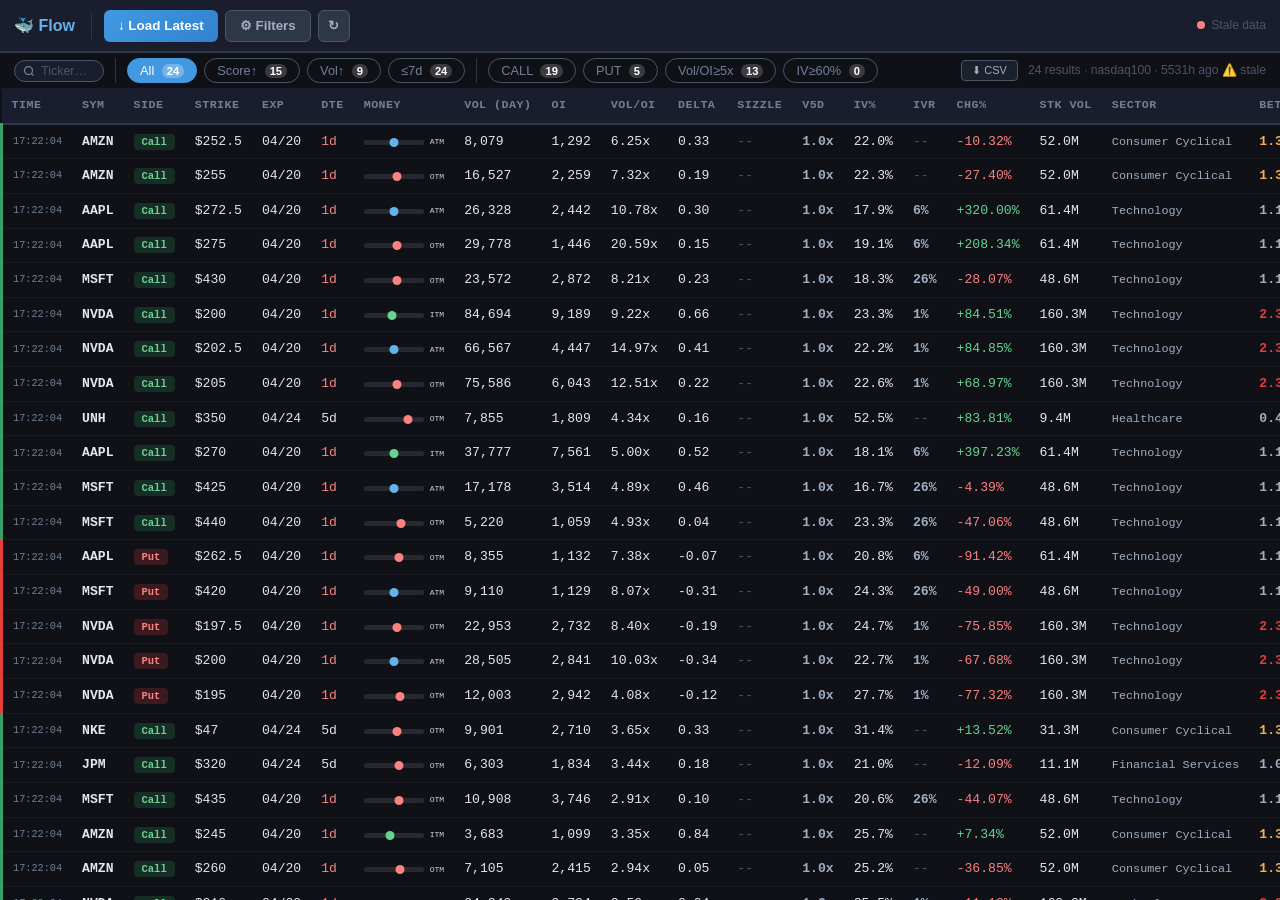
==== index.html @ 6fd032b9 "Deploying to gh-pages from @ xrichini/option-finder@cc7f87695ac8d622b34a0642bea1c591923d4860 🚀" ====
<!DOCTYPE html>
<html lang="en">
<head>
    <meta charset="UTF-8">
    <meta name="viewport" content="width=device-width, initial-scale=1.0">
    <title>🐳 Options Flow Screener</title>
    <style>
        * { margin: 0; padding: 0; box-sizing: border-box; }

        body {
            font-family: -apple-system, BlinkMacSystemFont, 'Segoe UI', Roboto, sans-serif;
            background: #0f1117;
            color: #e2e8f0;
            line-height: 1.5;
            display: flex;
            flex-direction: column;
            height: 100vh;
            overflow: hidden;
        }

        /* ====== TOPBAR ====== */
        .topbar {
            flex-shrink: 0;
            height: 52px;
            background: #1a1d2e;
            border-bottom: 1px solid #2d3748;
            display: flex;
            align-items: center;
            gap: 8px;
            padding: 0 14px;
            z-index: 200;
        }
        .tb-brand {
            font-weight: 700;
            font-size: 1rem;
            color: #63b3ed;
            white-space: nowrap;
            margin-right: 4px;
        }
        .tb-sep { width: 1px; height: 26px; background: #2d3748; flex-shrink: 0; margin: 0 4px; }
        .tb-controls { display: flex; align-items: center; gap: 7px; flex: 1; }
        .tb-select {
            height: 32px;
            padding: 0 10px;
            background: #2d3748;
            border: 1px solid #4a5568;
            border-radius: 6px;
            color: #e2e8f0;
            font-size: 0.84rem;
            cursor: pointer;
            transition: border-color .15s;
        }
        .tb-select:focus { outline: none; border-color: #63b3ed; }
        .tb-btn {
            height: 32px;
            padding: 0 14px;
            border: none;
            border-radius: 6px;
            font-weight: 600;
            font-size: 0.84rem;
            cursor: pointer;
            transition: all 0.15s;
            white-space: nowrap;
        }
        .tb-btn-scan { background: linear-gradient(135deg,#4299e1,#3182ce); color:#fff; }
        .tb-btn-scan:hover:not(:disabled) { filter:brightness(1.12); transform:translateY(-1px); }
        .tb-btn-scan:disabled { opacity:.5; cursor:not-allowed; transform:none; }
        .tb-btn-filter { background:#2d3748; color:#a0aec0; border:1px solid #4a5568; }
        .tb-btn-filter:hover, .tb-btn-filter.active { color:#fff; border-color:#63b3ed; }
        .tb-btn-refresh { background:#2d3748; color:#a0aec0; border:1px solid #4a5568; width:32px; padding:0; }
        .tb-btn-refresh:hover { color:#fff; border-color:#63b3ed; }
        .tb-btn-refresh.spinning { animation: spin .6s linear infinite; color:#63b3ed; }
        .tb-status {
            display: flex; align-items: center; gap: 6px;
            font-size: 0.76rem; color: #4a5568; margin-left: auto; white-space: nowrap;
        }
        .status-dot { width:8px; height:8px; border-radius:50%; background:#4a5568; transition:background .3s; }
        .status-idle     { background:#68d391; }
        .status-scanning { background:#f6ad55; animation:pulse 1s infinite; }
        .status-error    { background:#fc8181; }
        .status-live     { background:#68d391; animation:pulse-live .9s ease-in-out infinite; }
        @keyframes pulse      { 0%,100%{opacity:1} 50%{opacity:.4} }
        @keyframes pulse-live { 0%,100%{opacity:1;transform:scale(1)} 50%{opacity:.55;transform:scale(.7)} }
        /* ── LIVE toggle button ── */
        .tb-btn-live {
            background: #2d3748; color: #718096;
            border: 1px solid #4a5568;
            display: flex; align-items: center; gap: 5px;
        }
        .tb-btn-live .live-btn-dot {
            width: 6px; height: 6px; border-radius: 50%;
            background: #4a5568; flex-shrink: 0;
            transition: background .2s;
        }
        .tb-btn-live.active { color: #fc8181; border-color: rgba(252,129,129,.5); background: rgba(252,129,129,.1); }
        .tb-btn-live.active .live-btn-dot { background: #fc8181; animation: pulse-live .9s ease-in-out infinite; }

        /* ====== FILTER PANEL ====== */
        .filter-panel {
            flex-shrink: 0;
            background: #141621;
            border-bottom: 1px solid #2d3748;
            overflow: hidden;
            max-height: 200px;
            transition: max-height .25s ease, padding .25s ease;
            padding: 9px 14px;
        }
        .filter-panel.collapsed { max-height: 0; padding: 0 14px; }
        .fp-row { display:flex; align-items:center; gap:14px; flex-wrap:wrap; }
        .fp-row + .fp-row { margin-top:7px; }
        .fp-row label { display:flex; flex-direction:column; gap:3px; font-size:.74rem; color:#718096; white-space:nowrap; }
        .fp-row input[type="number"],
        .fp-row input[type="text"] {
            height: 28px; padding: 0 7px;
            background: #2d3748; border: 1px solid #4a5568;
            border-radius: 5px; color: #e2e8f0; font-size:.82rem;
        }
        .fp-row input:focus { outline:none; border-color:#63b3ed; }
        .fp-tickers { flex:1; min-width:220px; }
        .fp-tickers textarea {
            width:100%; height:28px; padding:4px 7px;
            background:#2d3748; border:1px solid #4a5568;
            border-radius:5px; color:#e2e8f0; font-size:.82rem; resize:none;
        }
        .fp-tickers textarea:focus { outline:none; border-color:#63b3ed; }

        /* ====== BADGES BAR ====== */
        .badges-bar {
            flex-shrink: 0;
            display: flex; align-items: center; justify-content: space-between;
            padding: 5px 14px;
            background: #0f1117;
            border-bottom: 1px solid #1a1d2e;
        }
        .badges-left { display:flex; gap:7px; align-items:center; flex-wrap:wrap; }
        .badges-right { font-size:.76rem; color:#4a5568; display:flex; align-items:center; gap:10px; }
        /* ── Live refresh indicator ── */
        #liveIndicator {
            display: none; align-items: center; gap: 5px;
            font-size: .75rem; font-weight: 600;
            color: #fc8181; letter-spacing: .04em;
        }
        .live-dot {
            width: 7px; height: 7px; background: #fc8181;
            border-radius: 50%;
            animation: live-pulse 1.2s ease-in-out infinite;
        }
        @keyframes live-pulse {
            0%, 100% { opacity:1; transform:scale(1); }
            50%       { opacity:.35; transform:scale(.65); }
        }
        .live-refreshed-at { font-size:.7rem; color:#718096; font-weight:400; }
        @keyframes live-flash {
            from { background: rgba(66,153,225,.22); }
            to   { background: transparent; }
        }
        .live-flash { animation: live-flash .7s ease-out; }
        /* ── Sparklines ── */
        .sparkline-svg {
            display: inline-block;
            vertical-align: middle;
            margin-left: 5px;
            opacity: .85;
        }
        .score-cell { display:inline-flex; align-items:center; gap:0; }
        .ticker-search {
            background: #1a1d2e;
            border: 1px solid #4a5568;
            border-radius: 16px;
            color: #e2e8f0;
            font-size: .78rem;
            padding: 3px 10px 3px 26px;
            width: 90px;
            outline: none;
            transition: border-color .15s, width .2s;
            background-image: url("data:image/svg+xml,%3Csvg xmlns='http://www.w3.org/2000/svg' width='12' height='12' viewBox='0 0 24 24' fill='none' stroke='%23718096' stroke-width='2.5'%3E%3Ccircle cx='11' cy='11' r='8'/%3E%3Cpath d='m21 21-4.35-4.35'/%3E%3C/svg%3E");
            background-repeat: no-repeat;
            background-position: 8px center;
        }
        .ticker-search:focus { border-color: #63b3ed; width: 120px; }
        .ticker-search::placeholder { color: #4a5568; }

        /* ====== FILTER BUTTONS ====== */
        .filter-btn {
            padding: 4px 12px;
            border: 1px solid #4a5568;
            background: transparent;
            color: #718096;
            border-radius: 16px;
            cursor: pointer;
            font-size: .8rem;
            transition: all .15s;
        }
        .filter-btn.active, .filter-btn:hover:not(:disabled) {
            background: #4299e1; color: #fff; border-color: #4299e1;
        }
        .filter-btn:disabled { opacity:.4; cursor:not-allowed; }
        .filter-btn-call.active, .filter-btn-call:hover:not(:disabled) { background:rgba(56,161,105,.35); border-color:#38a169; color:#68d391; }
        .filter-btn-put.active,  .filter-btn-put:hover:not(:disabled)  { background:rgba(229,62,62,.3);  border-color:#e53e3e; color:#fc8181; }
        .badges-sep { width:1px; background:#2d3748; margin:0 4px; align-self:stretch; display:inline-block; }
        .filter-badge {
            display:inline-block; margin-left:4px;
            background:rgba(255,255,255,.18); color:#fff;
            font-size:.7rem; padding:1px 5px; border-radius:8px; font-weight:700;
        }
        .filter-btn.active .filter-badge { background:rgba(255,255,255,.28); }

        /* ====== FLOW TABLE ====== */
        .flow-table-wrapper {
            flex: 1;
            overflow: auto;
            border-top: none;
        }
        .flow-table {
            width: 100%;
            border-collapse: collapse;
            font-size: .82rem;
            font-family: 'Courier New', monospace;
        }
        .flow-table thead {
            position: sticky; top: 0; z-index: 10; background: #1a1d2e;
        }
        .flow-table th {
            padding: 8px 10px; text-align:left;
            color:#718096; font-size:.73rem; text-transform:uppercase;
            letter-spacing:.04em; cursor:pointer; user-select:none;
            white-space:nowrap; border-bottom:2px solid #2d3748;
        }
        .flow-table th:hover { color:#e2e8f0; }
        .flow-table th.sort-asc::after  { content:' ▲'; font-size:.7em; color:#63b3ed; }
        .flow-table th.sort-desc::after { content:' ▼'; font-size:.7em; color:#63b3ed; }
        .flow-table td {
            padding: 6px 10px;
            border-bottom: 1px solid rgba(255,255,255,.04);
            white-space: nowrap;
        }
        .flow-table tbody tr:hover { background:rgba(255,255,255,.04); cursor:pointer; }
        .flow-table tbody tr.row-call { border-left:3px solid #38a169; }
        .flow-table tbody tr.row-put  { border-left:3px solid #e53e3e; }
        .badge-call { background:rgba(56,161,105,.2); color:#68d391; padding:2px 8px; border-radius:4px; font-weight:700; font-size:.8em; }
        .badge-put  { background:rgba(229,62,62,.2);  color:#fc8181; padding:2px 8px; border-radius:4px; font-weight:700; font-size:.8em; }
        .score-pill { display:inline-block; min-width:44px; text-align:center; padding:2px 7px; border-radius:20px; font-weight:700; font-size:.8em; }
        .score-high { background:#276749; color:#9ae6b4; }
        .score-med  { background:#744210; color:#fbd38d; }
        .score-low  { background:#742a2a; color:#feb2b2; }
        .sizzle-bar { display:inline-flex; align-items:center; gap:5px; }
        .sizzle-track { width:50px; height:6px; background:rgba(255,255,255,.1); border-radius:3px; overflow:hidden; }
        .sizzle-fill  { height:100%; border-radius:3px; }
        /* Score breakdown in modal */
        .sc-rows { display:flex; flex-direction:column; gap:9px; margin-top:4px; }
        .sc-row  { display:grid; grid-template-columns:72px 52px 1fr; align-items:center; gap:8px; }
        .sc-lbl  { font-size:.72rem; color:#a0aec0; white-space:nowrap; }
        .sc-val  { font-size:.75rem; font-weight:700; text-align:right; white-space:nowrap; font-family:'Courier New',monospace; }
        .sc-track{ height:7px; background:rgba(255,255,255,.07); border-radius:4px; overflow:hidden; }
        .sc-fill { height:100%; border-radius:4px; transition:width .4s ease; }
        .sc-pill { padding:2px 10px; border-radius:12px; font-weight:700; font-size:.82rem; }
        .sc-divider{ border:none; border-top:1px solid rgba(255,255,255,.07); margin:6px 0; }
        .loc-bar   { display:inline-flex; align-items:center; gap:3px; font-size:.75em; }
        .loc-track { width:60px; height:5px; background:rgba(255,255,255,.1); border-radius:2px; position:relative; }
        .loc-marker { position:absolute; top:-2px; width:9px; height:9px; border-radius:50%; transform:translateX(-50%); }
        .loc-itm { background:#68d391; } .loc-otm { background:#fc8181; } .loc-atm { background:#63b3ed; }
        .chg-pos { color:#68d391; } .chg-neg { color:#fc8181; } .chg-neu { color:#a0aec0; }
        .sector-tag { font-size:.9em; color:#a0aec0; }
        .earnings-badge { color:#f6c90e; text-shadow: 0 0 6px rgba(246,201,14,.55); }

        /* ====== PROGRESS BAR ====== */
        .loading { text-align:center; padding:24px 40px; color:#a0aec0; }
        .progress-container { max-width:620px; margin:0 auto; }
        .progress-bar-track {
            width:100%; height:7px; background:#2d3748; border-radius:4px;
            overflow:hidden; margin-bottom:8px;
        }
        .progress-bar-fill {
            height:100%;
            background:linear-gradient(90deg,#3182ce,#63b3ed);
            border-radius:4px; width:0%;
            transition:width 0.25s ease;
        }
        .progress-label {
            display:flex; justify-content:space-between;
            font-size:.88em; color:#a0aec0; margin-bottom:5px;
            font-family: -apple-system, monospace;
            letter-spacing:.02em;
        }
        .progress-symbol { display:none; }
        @keyframes spin { to { transform:rotate(360deg); } }

        /* ====== AI CARD MODE (kept for compatibility) ====== */
        .options-grid {
            display: grid;
            grid-template-columns: repeat(auto-fill, minmax(260px, 1fr));
            gap: 15px;
            padding: 16px;
            overflow-y: auto;
        }
        .option-card { border-radius:10px; padding:15px; cursor:pointer; transition:all .3s; position:relative; overflow:hidden; min-height:180px; }
        .option-card:hover { transform:translateY(-4px); box-shadow:0 12px 30px rgba(0,0,0,.3); }
        .option-card.call { background:linear-gradient(135deg,#1a2e1a,#0f1b0f); border:1px solid #38a169; border-left:6px solid #38a169; }
        .option-card.put  { background:linear-gradient(135deg,#2e1a1a,#1b0f0f); border:1px solid #e53e3e; border-left:6px solid #e53e3e; }
        .option-header { display:flex; justify-content:space-between; align-items:flex-start; margin-bottom:15px; }
        .option-info { flex:1; }
        .option-symbol { font-size:1.1rem; font-weight:bold; margin-bottom:5px; font-family:'Courier New',monospace; }
        .underlying { color:#a0aec0; font-size:.9rem; margin-bottom:8px; }
        .option-type { display:inline-block; padding:4px 12px; border-radius:20px; font-size:.8rem; font-weight:600; text-transform:uppercase; }
        .option-card.call .option-type { background:linear-gradient(135deg,#38a169,#48bb78); color:#fff; }
        .option-card.put  .option-type { background:linear-gradient(135deg,#e53e3e,#fc8181); color:#fff; }
        .score-badge { position:absolute; top:15px; right:15px; background:rgba(255,255,255,.1); backdrop-filter:blur(10px); padding:8px 12px; border-radius:20px; font-weight:bold; font-size:.9rem; }
        .option-metrics { display:grid; grid-template-columns:repeat(2,1fr); gap:15px; margin-top:15px; }
        .metric { text-align:center; }
        .metric-value { font-size:1.2rem; font-weight:bold; margin-bottom:2px; }
        .metric-label { font-size:.8rem; color:#a0aec0; text-transform:uppercase; }
        .option-details { display:grid; grid-template-columns:repeat(4,1fr); gap:10px; margin-top:15px; padding-top:15px; border-top:1px solid rgba(255,255,255,.1); }
        .detail-item { text-align:center; font-size:.8rem; }
        .detail-value { font-weight:600; margin-bottom:2px; }
        .detail-label { color:#a0aec0; }

        /* ====== MODAL ====== */
        .modal { display:none; position:fixed; inset:0; background:rgba(0,0,0,.8); backdrop-filter:blur(5px); z-index:1000; animation:fadeIn .3s; }
        .modal.show { display:flex; justify-content:center; align-items:center; }
        .modal-content { background:#1e2235; border-radius:16px; padding:25px; max-width:800px; width:95%; max-height:90vh; overflow-y:auto; position:relative; animation:slideIn .3s; border:1px solid #2d3748; }
        .modal-header { display:flex; justify-content:space-between; align-items:center; margin-bottom:25px; padding-bottom:15px; border-bottom:1px solid rgba(255,255,255,.1); }
        .modal-title { font-size:1.4rem; font-weight:bold; font-family:'Courier New',monospace; }
        .close-modal { background:none; border:none; color:#a0aec0; font-size:1.5rem; cursor:pointer; padding:5px; border-radius:50%; transition:all .2s; }
        .close-modal:hover { background:rgba(255,255,255,.1); color:#fff; }
        .modal-sections { display:grid; grid-template-columns:1fr 1fr; gap:15px; }
        .modal-section { background:rgba(0,0,0,.25); padding:15px; border-radius:12px; margin-bottom:15px; }
        .section-title { font-size:1rem; font-weight:600; margin-bottom:12px; color:#4299e1; }
        .metrics-grid { display:grid; grid-template-columns:repeat(auto-fit,minmax(100px,1fr)); gap:12px; }
        .metric-card { text-align:center; padding:12px; background:rgba(255,255,255,.05); border-radius:8px; }
        .metric-card .value { font-size:1.2rem; font-weight:bold; margin-bottom:5px; }
        .metric-card .label { font-size:.8rem; color:#a0aec0; text-transform:uppercase; }
        .moneyness-indicator { display:flex; align-items:center; gap:10px; padding:12px; background:rgba(255,255,255,.05); border-radius:8px; margin-top:10px; }
        .moneyness-dot { width:12px; height:12px; border-radius:50%; }
        .moneyness-dot.itm { background:#38a169; } .moneyness-dot.otm { background:#e53e3e; } .moneyness-dot.atm { background:#4299e1; }

        /* ====== UTILS ====== */
        .short-interest-badge { background:linear-gradient(135deg,#e53e3e,#fc8181); color:#fff; padding:3px 8px; border-radius:12px; font-size:.75rem; font-weight:bold; }
        @keyframes fadeIn  { from{opacity:0} to{opacity:1} }
        @keyframes slideIn { from{opacity:0;transform:scale(.9) translateY(20px)} to{opacity:1;transform:scale(1) translateY(0)} }
        @media(max-width:768px) {
            .modal-sections { grid-template-columns:1fr; }
            .flow-table { font-size:.74rem; }
        }
    </style>
</head>
<body>
    <!-- ══════════════════ TOPBAR ══════════════════ -->
    <div class="topbar">
        <span class="tb-brand">🐳 Flow</span>
        <div class="tb-sep"></div>
        <div class="tb-controls">
            <button id="btnScan" class="tb-btn tb-btn-scan" onclick="loadLatestScan()">&#8595; Load Latest</button>
            <button id="btnFilters" class="tb-btn tb-btn-filter" onclick="toggleFilterPanel()" title="Show/hide option filters">&#9881; Filters</button>
            <button id="btnRefresh" class="tb-btn tb-btn-refresh" onclick="loadLatestScan()" title="Reload latest scan">&#8635;</button>
        </div>
        <div class="tb-status">
            <span id="statusDot" class="status-dot"></span>
            <span id="statusText">Ready</span>
        </div>
    </div>

    <!-- ══════════════════ FILTER PANEL (collapsed by default) ══════════════════ -->
    <div id="filterPanel" class="filter-panel collapsed">
        <!-- Row 1: Universe, Side, DTE Range -->
        <div class="fp-row">
            <label>Universe
                <select id="fpUniverse" class="tb-select" style="width:110px">
                    <option value="">All Universes</option>
                    <option value="nasdaq100">Nasdaq 100</option>
                    <option value="sp500">S&amp;P 500</option>
                    <option value="dow30">DOW 30</option>
                    <option value="manual">Custom</option>
                </select>
            </label>
            <label>Side
                <select id="fpSide" class="tb-select" style="width:95px">
                    <option value="both">Calls+Puts</option>
                    <option value="call">Calls</option>
                    <option value="put">Puts</option>
                </select>
            </label>
            <label>DTE Min
                <input id="fpDteMin" type="number" value="1" min="0" max="60" style="width:50px">
            </label>
            <label>DTE Max
                <input id="fpDteMax" type="number" value="14" min="0" max="365" style="width:50px">
            </label>
        </div>
        <!-- Row 2: Vol, OI, Score, IV -->
        <div class="fp-row">
            <label>Min Vol
                <input id="fpMinVol" type="number" value="1000" min="0" style="width:65px">
            </label>
            <label>Min OI
                <input id="fpMinOi" type="number" value="100" min="0" style="width:55px">
            </label>
            <label>Score ≥
                <input id="fpScore" type="number" value="50" min="0" max="100" style="width:55px">
            </label>
            <label>IV% ≥
                <input id="fpMinIv" type="number" value="30" min="0" style="width:55px">
            </label>
            <label id="fpSiRow" style="display:none">SI Min%
                <input id="fpSiMin" type="number" value="20" min="0" max="100" style="width:55px">
            </label>
        </div>
        <!-- Row 3: Custom tickers and buttons -->
        <div class="fp-row" id="fpCustomRow" style="display:none">
            <label class="fp-tickers">Custom tickers
                <textarea id="fpCustomTickers" rows="1" placeholder="AAPL, TSLA, NVDA, SPY, MSFT">AAPL, TSLA, NVDA, SPY, MSFT</textarea>
            </label>
        </div>
        <div class="fp-row" style="justify-content:flex-end; margin-top:4px; gap:8px">
            <button onclick="resetFilters()" style="padding:4px 14px;font-size:12px;border-radius:4px;border:1px solid #555;background:#2a2a2a;color:#a0aec0;cursor:pointer;" title="Reset all filters to defaults">Reset</button>
            <button onclick="applyClientFilters()" style="padding:4px 14px;font-size:12px;border-radius:4px;border:1px solid #3182ce;background:#2d3748;color:#63b3ed;cursor:pointer;font-weight:600;" title="Filter current results without re-scanning">Apply Filters</button>
        </div>
    </div>

    <!-- ══════════════════ BADGES BAR ══════════════════ -->
    <div class="badges-bar">
        <div class="badges-left">
            <input type="text" id="tickerSearch" class="ticker-search" placeholder="Ticker…" maxlength="6" autocomplete="off" spellcheck="false">
            <span class="badges-sep"></span>
            <button class="filter-btn active" data-filter="all">All <span class="filter-badge" id="badge-all">0</span></button>
            <button class="filter-btn" data-filter="high-score">Score↑ <span class="filter-badge" id="badge-high-score">0</span></button>
            <button class="filter-btn" data-filter="high-volume">Vol↑ <span class="filter-badge" id="badge-high-volume">0</span></button>
            <button class="filter-btn" data-filter="near-expiry">≤7d <span class="filter-badge" id="badge-near-expiry">0</span></button>
            <span class="badges-sep"></span>
            <button class="filter-btn filter-btn-call" data-filter="calls">CALL <span class="filter-badge" id="badge-calls">0</span></button>
            <button class="filter-btn filter-btn-put"  data-filter="puts">PUT <span class="filter-badge" id="badge-puts">0</span></button>
            <button class="filter-btn" data-filter="unusual-vol">Vol/OI≥5x <span class="filter-badge" id="badge-unusual-vol">0</span></button>
            <button class="filter-btn" data-filter="high-iv">IV≥60% <span class="filter-badge" id="badge-high-iv">0</span></button>
        </div>
        <div class="badges-right">
            <button id="btnCsv" onclick="exportCsv()" title="Export filtered results to CSV" style="padding:3px 10px;font-size:11px;border-radius:4px;border:1px solid #4a5568;background:#1a202c;color:#a0aec0;cursor:pointer;display:none">⬇ CSV</button>
            <span id="liveIndicator"><span class="live-dot"></span>&nbsp;LIVE&nbsp;<span class="live-refreshed-at" id="liveRefreshedAt"></span></span>
            <span id="scanMeta"></span>
        </div>
    </div>

    <!-- ══════════════════ MAIN CONTENT AREA ══════════════════ -->
    <div id="loadingIndicator" class="loading" style="display:none">
        <div class="progress-container">
            <div class="progress-label">
                <span id="progressText">Starting…</span>
                <span id="progressPct">0%</span>
            </div>
            <div class="progress-bar-track">
                <div class="progress-bar-fill" id="progressBarFill"></div>
            </div>
            <div id="progressSymbol" class="progress-symbol"></div>
        </div>
    </div>

    <div id="flowTableWrapper" class="flow-table-wrapper">
        <table class="flow-table" id="flowTable">
            <thead id="flowTableHead"></thead>
            <tbody id="flowTableBody"></tbody>
        </table>
    </div>
    <div class="options-grid" id="optionsGrid" style="display:none"></div>

    <!-- ══════════════════ MODAL ══════════════════ -->
    <div id="optionModal" class="modal">
        <div class="modal-content">
            <div class="modal-header">
                <h2 class="modal-title" id="modalTitle">Option Details</h2>
                <button class="close-modal" onclick="closeModal()">&times;</button>
            </div>
            <div class="modal-sections" id="modalContent">
                <!-- Generated by JS -->
            </div>
        </div>
    </div>

    <script>
        const API_BASE = '';
        let currentOptions  = [];
        let filteredOptions = [];
        let isLoading = false;
        let tickerSearch = '';          // live ticker text filter
        let _sparklineCache = {};

        // ──── Load pre-computed scan from GitHub Pages ────
        async function loadLatestScan() {
            const btn = document.getElementById('btnScan');
            if (btn) btn.disabled = true;
            setStatus('scanning', 'Loading…');
            try {
                // Try multiple paths for flexibility (local dev vs GitHub Pages)
                const paths = [
                    './data/latest_scan.json',
                    '/data/latest_scan.json',
                    './latest_scan.json',
                ];
                
                let data = null;
                let lastError = null;
                
                for (const path of paths) {
                    try {
                        const url = path + '?_=' + Date.now();
                        console.log('📡 Attempting fetch: ' + url);
                        const r = await fetch(url);
                        if (r.ok) {
                            data = await r.json();
                            console.log('✅ Loaded from: ' + path);
                            break;
                        } else {
                            console.log('⚠️  ' + path + ' → HTTP ' + r.status);
                            lastError = 'HTTP ' + r.status + ' at ' + path;
                        }
                    } catch (e) {
                        console.log('⚠️  ' + path + ' failed: ' + e.message);
                        lastError = e.message;
                    }
                }
                
                if (!data) {
                    throw new Error('Failed all paths: ' + lastError + '. Verify scan has run and file exists at data/latest_scan.json');
                }

                if (data._placeholder) {
                    showError('No scan data yet — GitHub Actions will populate this file during market hours.');
                    setStatus('idle', 'No data');
                    return;
                }

                const ts       = data.timestamp ? new Date(data.timestamp) : null;
                const ageMin   = ts ? Math.round((Date.now() - ts) / 60000) : null;
                const ageLabel = ageMin === null ? ''
                               : ageMin < 60    ? (' · ' + ageMin + 'min ago')
                                                 : (' · ' + Math.round(ageMin / 60) + 'h ago');
                const staleWarn = ageMin !== null && ageMin > 120;

                let opps = data.opportunities || [];

                // Keep all data — filtering happens in filter panel now
                currentOptions  = opps;
                filteredOptions = [...currentOptions];
                if (tickerSearch) filteredOptions = filteredOptions.filter(
                    o => (o.underlying_symbol || '').toUpperCase().startsWith(tickerSearch));

                document.getElementById('scanMeta').textContent =
                    currentOptions.length + ' results · ' +
                    (data.universes ? data.universes.join('+') : 'nasdaq100') + ageLabel +
                    (staleWarn ? ' ⚠️ stale' : '');

                renderOptions();
                toggleFilterButtons(true);
                updateFilterBadges();
                setStatus(staleWarn ? 'error' : 'idle', staleWarn ? 'Stale data' : 'Ready');

                _persistResults(data.symbols_count || opps.length, 0);
            } catch (err) {
                console.error('loadLatestScan:', err);
                if (!_restoreResults()) {
                    showError('Cannot load scan data: ' + err.message);
                    setStatus('error', 'Error');
                }
            } finally {
                if (btn) btn.disabled = false;
            }
        }

        // ──── Init ────
        document.addEventListener('DOMContentLoaded', () => {
            setupFilterButtons();
            toggleFilterButtons(false);
            document.getElementById('fpUniverse').addEventListener('change', updateUniverseUI);
            loadLatestScan();
        });

        const _LS_KEY = 'flow_scan_results';

        // Fields kept in localStorage — only what renderOptions / modal need
        const _PERSIST_FIELDS = [
            'option_symbol','underlying_symbol','underlying','option_type',
            'strike','expiration_date','dte',
            'volume','open_interest','vol_oi_ratio',
            'implied_volatility','delta','theta','vega',
            'bid','ask','price','underlying_price','current_price','change_pct','change_percentage',
            'whale_score','hybrid_score','iv_rank','oi_spike_ratio','vol_trend_ratio','sizzle_index',
            'timestamp','underlying_volume','short_interest_pct',
        ];

        function _slimOption(o) {
            const s = {};
            for (const k of _PERSIST_FIELDS) if (o[k] !== undefined) s[k] = o[k];
            return s;
        }

        function _persistResults(tickerCount, elapsed) {
            try {
                const slim = currentOptions.map(_slimOption);
                localStorage.setItem(_LS_KEY, JSON.stringify({
                    options: slim,
                    meta: slim.length + ' results · ' + elapsed + 's · ' + tickerCount + ' tickers',
                    savedAt: new Date().toISOString(),
                }));
                console.debug('💾 Scan persisted (' + slim.length + ' rows)');
            } catch(e) {
                // Quota exceeded — try saving top-200 only
                try {
                    const top = [...currentOptions]
                        .sort((a,b) => (b.whale_score||b.hybrid_score||0)-(a.whale_score||a.hybrid_score||0))
                        .slice(0, 200).map(_slimOption);
                    localStorage.setItem(_LS_KEY, JSON.stringify({
                        options: top,
                        meta: top.length + ' results (top 200) · ' + elapsed + 's · ' + tickerCount + ' tickers',
                        savedAt: new Date().toISOString(),
                    }));
                    console.warn('localStorage quota hit — saved top 200 only');
                } catch(e2) {
                    console.warn('localStorage persist failed:', e2.message);
                }
            }
        }

        function _restoreResults() {
            try {
                const raw = localStorage.getItem(_LS_KEY);
                if (!raw) return false;
                const saved = JSON.parse(raw);
                if (!saved.options || !saved.options.length) return false;

                const savedAt  = new Date(saved.savedAt);
                const ageMin   = Math.round((Date.now() - savedAt) / 60000);
                const ageLabel = ageMin < 60 ? ageMin + 'min ago' : Math.round(ageMin/60) + 'h ago';

                currentOptions  = saved.options;
                filteredOptions = [...currentOptions];

                document.getElementById('scanMeta').textContent =
                    saved.meta + ' · restored (' + ageLabel + ')';

                renderOptions();
                toggleFilterButtons(true);
                updateFilterBadges();
                setStatus('idle', 'Restored');
                _loadSparklines();
                _startLiveRefresh();    // resume live quotes after restore
                return true;
            } catch(e) {
                console.warn('localStorage restore failed:', e);
                return false;
            }
        }

        // Default filter values per universe
        const UNIVERSE_DEFAULTS = {
            sp500:          { minVol: 1000, minOi: 100, score: 50, iv: 30  },
            nasdaq100:      { minVol: 1000, minOi: 100, score: 50, iv: 30  },
            dow30:          { minVol: 1000, minOi: 100, score: 50, iv: 30  },
            short_interest: { minVol: 500,  minOi: 25,  score: 50, iv: 30  },
            manual:         { minVol: 100,  minOi: 1,   score: 30, iv: 0   },
        };

        function updateUniverseUI() {
            const u = document.getElementById('fpUniverse').value;
            const customRow = document.getElementById('fpCustomRow');
            const siRow     = document.getElementById('fpSiRow');
            if (customRow) customRow.style.display = (u === 'manual') ? '' : 'none';
            if (siRow)     siRow.style.display     = (u === 'short_interest') ? '' : 'none';

            // Update filter defaults for the selected universe
            const d = UNIVERSE_DEFAULTS[u] || UNIVERSE_DEFAULTS.manual;
            document.getElementById('fpMinVol').value = d.minVol;
            document.getElementById('fpMinOi').value  = d.minOi;

            // auto-open filter panel when manual selected
            if (u === 'manual') {
                const fp = document.getElementById('filterPanel');
                fp.classList.remove('collapsed');
                document.getElementById('btnFilters').classList.add('active');
            }
            
            // Re-apply filters with new universe selection
            applyClientFilters();
            renderOptions();
        }

        function toggleFilterPanel() {
            const fp  = document.getElementById('filterPanel');
            const btn = document.getElementById('btnFilters');
            fp.classList.toggle('collapsed');
            btn.classList.toggle('active');
        }

        // ──── CLIENT-SIDE FILTER (no new scan) ────
        function applyClientFilters() {
            if (!currentOptions.length) return;   // nothing to filter yet

            const universe = document.getElementById('fpUniverse').value || '';
            const side     = document.getElementById('fpSide').value;
            const minVol   = parseInt(document.getElementById('fpMinVol').value)  || 0;
            const minOi    = parseInt(document.getElementById('fpMinOi').value)   || 0;
            const minScore = parseFloat(document.getElementById('fpScore').value) || 0;
            const minIv    = parseFloat(document.getElementById('fpMinIv').value) || 0;
            const dteMin   = parseInt(document.getElementById('fpDteMin').value)  || 0;
            const dteMax   = parseInt(document.getElementById('fpDteMax').value)  || 365;

            filteredOptions = currentOptions.filter(o => {
                // Filter by universe (empty = all universes)
                if (universe && universe !== 'manual' && (o.universe || 'nasdaq100') !== universe) {
                    return false;
                }
                
                const vol   = o.volume         || 0;
                const oi    = o.open_interest  || 0;
                const score = o.hybrid_score   || o.whale_score || 0;
                let   iv    = o.implied_volatility || 0;
                if (iv > 0 && iv <= 1) iv *= 100;   // normalize to percentage (mirrors createFlowRow)
                const type  = (o.option_type || '').toLowerCase();
                const dte   = o.dte || 0;
                
                if (vol   < minVol)   return false;
                if (oi    < minOi)    return false;
                if (score < minScore) return false;
                if (iv    < minIv)    return false;
                if (dteMin > 0 && dte < dteMin) return false;
                if (dteMax > 0 && dte > dteMax) return false;
                if (side !== 'both' && type !== side) return false;
                return true;
            });

            document.getElementById('scanMeta').textContent =
                filteredOptions.length + ' / ' + currentOptions.length + ' results (filtered)';

            renderOptions();
            updateFilterBadges();
        }

        // ──── RESET ALL FILTERS ────
        function resetFilters() {
            document.getElementById('fpUniverse').value = '';
            document.getElementById('fpSide').value = 'both';
            document.getElementById('fpDteMin').value = '3';
            document.getElementById('fpDteMax').value = '14';
            document.getElementById('fpMinVol').value = '1000';
            document.getElementById('fpMinOi').value = '100';
            document.getElementById('fpScore').value = '50';
            document.getElementById('fpMinIv').value = '30';
            updateUniverseUI();
            applyClientFilters();
        }

        function exportCsv() {
            if (!filteredOptions.length) return;
            const cols = [
                ['Time',        o => o.timestamp ? new Date(o.timestamp).toLocaleTimeString('en-US',{hour12:false}) : ''],
                ['Symbol',      o => o.underlying_symbol || o.underlying || ''],
                ['Side',        o => (o.option_type || '').toUpperCase()],
                ['Strike',      o => o.strike || ''],
                ['Expiration',  o => o.expiration_date || o.expiration || ''],
                ['DTE',         o => o.dte || ''],
                ['Moneyness',   o => o.moneyness || ''],
                ['Volume',      o => o.volume || 0],
                ['OI',          o => o.open_interest || 0],
                ['Vol/OI',      o => Number(o.vol_oi_ratio || 0).toFixed(2)],
                ['Delta',       o => Number(o.delta || 0).toFixed(3)],
                ['IV%',         o => { let v = Number(o.implied_volatility || 0); if (v > 0 && v <= 1) v *= 100; return v.toFixed(1); }],
                ['IVR',         o => Number(o.iv_rank || 0).toFixed(1)],
                ['Sizzle',      o => Number(o.sizzle_index || 0).toFixed(2)],
                ['VolTrend',    o => Number(o.vol_trend_ratio || 0).toFixed(2)],
                ['Chg%',        o => Number(o.change_pct || 0).toFixed(2)],
                ['StkVol',      o => o.stock_volume || 0],
                ['Sector',      o => o.sector || ''],
                ['Beta',        o => o.beta != null ? Number(o.beta).toFixed(2) : ''],
                ['MoneyQuality', o => o.moneyness_quality || ''],
                ['SizePercentile', o => Number(o.size_percentile || 0).toFixed(1)],
                ['Vol30dAvg',   o => Number(o.volume_30d_avg || 0).toFixed(0)],
                ['IVCrushRisk', o => Number(o.iv_crush_risk || 0).toFixed(2)],
                ['FillVelocity',o => Number(o.fill_velocity || 0).toFixed(0)],
                ['FillAggression', o => o.fill_aggression || ''],
                ['OrderFlowStrength', o => Number(o.order_flow_strength || 0).toFixed(1)],
                ['OrderFlowDirection', o => o.order_flow_direction || ''],
                ['VolatilitySmile', o => Number(o.volatility_smile || 0).toFixed(1)],
                ['CrushProbability', o => Number(o.crush_probability || 0).toFixed(1)],
                ['CrushCatalyst', o => o.crush_catalyst || ''],
                ['Score',       o => Number(o.whale_score || o.hybrid_score || 0).toFixed(1)],
                ['Symbol_OCC',  o => o.option_symbol || ''],
            ];
            const esc = v => '"' + String(v).replace(/"/g, '""') + '"';
            const header = cols.map(([h]) => esc(h)).join(',');
            const rows   = filteredOptions.map(o => cols.map(([, fn]) => esc(fn(o))).join(','));
            const csv    = [header, ...rows].join('\r\n');
            const blob   = new Blob([csv], {type: 'text/csv;charset=utf-8;'});
            const url    = URL.createObjectURL(blob);
            const a      = Object.assign(document.createElement('a'), {
                href: url,
                download: 'squeeze_' + new Date().toISOString().slice(0,10) + '.csv',
            });
            document.body.appendChild(a); a.click(); document.body.removeChild(a);
            URL.revokeObjectURL(url);
        }

        function setStatus(state, text) {
            document.getElementById('statusDot').className  = 'status-dot status-' + state;
            document.getElementById('statusText').textContent = text;
        }

        function clearResults() {
            _sparklineCache = {};
            localStorage.removeItem(_LS_KEY);
            document.getElementById('optionsGrid').innerHTML = '';
            currentOptions  = [];
            filteredOptions = [];
            document.getElementById('scanMeta').textContent = '';
            resetActiveFilter();
            updateFilterBadges();
        }

        function showLoading(show) {
            document.getElementById('loadingIndicator').style.display = show ? 'block' : 'none';
            toggleFilterButtons(!show);
        }

        function showError(msg) {
            document.getElementById('flowTableWrapper').style.display = '';
            document.getElementById('flowTableBody').innerHTML =
                '<tr><td colspan="19" style="text-align:center;padding:40px;color:#fc8181">' +
                '❌ ' + msg +
                ' — <a href="#" onclick="scanOptions();return false" style="color:#63b3ed">Retry</a>' +
                '</td></tr>';
        }

        function toggleFilterButtons(enabled) {
            document.querySelectorAll('.filter-btn').forEach(b => b.disabled = !enabled);
            const csvBtn = document.getElementById('btnCsv');
            if (csvBtn) csvBtn.style.display = enabled ? '' : 'none';
        }

        function resetActiveFilter() {
            document.querySelectorAll('.filter-btn').forEach(b => b.classList.remove('active'));
            const all = document.querySelector('.filter-btn[data-filter="all"]');
            if (all) all.classList.add('active');
        }

        function setupFilterButtons() {
            document.querySelectorAll('.filter-btn').forEach(btn => {
                btn.addEventListener('click', function() {
                    if (this.disabled) return;
                    document.querySelectorAll('.filter-btn').forEach(b => b.classList.remove('active'));
                    this.classList.add('active');
                    applyFilter(this.dataset.filter);
                });
            });

            // Ticker search — re-run active badge filter on each keystroke
            const tickerInput = document.getElementById('tickerSearch');
            if (tickerInput) {
                tickerInput.addEventListener('input', function() {
                    tickerSearch = this.value.trim().toUpperCase();
                    const active = document.querySelector('.filter-btn.active');
                    applyFilter(active ? active.dataset.filter : 'all');
                });
                // ESC clears the field
                tickerInput.addEventListener('keydown', function(e) {
                    if (e.key === 'Escape') { this.value = ''; tickerSearch = ''; applyFilter('all'); }
                });
            }
        }

        // ============================================================
        // FLOW TABLE - Ghost Prints style
        // ============================================================
        const FLOW_COLUMNS = [
            { key: '_time',       label: 'Time',       sortKey: '_ts' },
            { key: 'underlying_symbol', label: 'Sym',  sortKey: 'underlying_symbol' },
            { key: 'option_type', label: 'Side',       sortKey: 'option_type' },
            { key: 'strike',      label: 'Strike',     sortKey: 'strike' },
            { key: 'expiration_date', label: 'Exp',    sortKey: 'expiration_date' },
            { key: 'dte',         label: 'DTE',        sortKey: 'dte' },
            { key: '_loc',        label: 'Money',      sortKey: 'moneyness_pct' },
            { key: 'volume',      label: 'Vol (Day)',   sortKey: 'volume' },
            { key: 'open_interest', label: 'OI',       sortKey: 'open_interest' },
            { key: 'vol_oi_ratio',  label: 'Vol/OI',   sortKey: 'vol_oi_ratio' },
            { key: 'delta',       label: 'Delta',      sortKey: 'delta' },
            { key: '_sizzle',     label: 'Sizzle',     sortKey: 'sizzle_index' },
            { key: '_vol_trend',  label: 'V5d',        sortKey: 'vol_trend_ratio' },
            { key: 'implied_volatility', label: 'IV%', sortKey: 'implied_volatility' },
            { key: 'iv_rank',     label: 'IVR',        sortKey: 'iv_rank' },
            { key: 'change_pct',  label: 'Chg%',       sortKey: 'change_pct' },
            { key: 'stock_volume','label': 'Stk Vol',  sortKey: 'stock_volume' },
            { key: 'sector',      label: 'Sector',     sortKey: 'sector' },
            { key: '_beta',       label: 'Beta',       sortKey: 'beta',           title: 'Beta vs S&P500' },
            { key: '_insider',    label: 'Insider',    sortKey: 'insider_signal', title: 'Activité insiders 30j' },
            { key: 'earnings_flag', label: '⚡',        sortKey: 'earnings_soon', title: 'Earnings dans 7j' },
            { key: '_moneyness_badge', label: 'Mon$',  sortKey: 'moneyness_quality', title: 'Moneyness Quality Signal' },
            { key: '_size_pct',   label: 'Size%',      sortKey: 'size_percentile',  title: '30-day Volume Percentile' },
            { key: '_iv_crush',   label: 'IVCrush',    sortKey: 'iv_crush_risk',    title: 'IV Crush Risk' },
            { key: '_fill_vel',   label: 'FillVel',    sortKey: 'fill_velocity',    title: 'Fill Velocity (contracts/min)' },
            { key: '_order_flow', label: 'OrdFlow',    sortKey: 'order_flow_strength', title: 'Institutional Order Flow Direction' },
            { key: '_crush_prob', label: 'CrushProb',  sortKey: 'crush_probability',   title: 'IV Crush Probability' },
            { key: '_score',      label: 'Score',      sortKey: 'whale_score' },
        ];

        let tableSortKey = 'whale_score';
        let tableSortAsc = false;

        function renderOptions() {
            // Show table, hide AI grid
            document.getElementById('flowTableWrapper').style.display = '';
            document.getElementById('optionsGrid').style.display = 'none';

            const head = document.getElementById('flowTableHead');
            const body = document.getElementById('flowTableBody');

            // Header
            head.innerHTML = '<tr>' + FLOW_COLUMNS.map(col => {
                let cls = '';
                if (col.sortKey === tableSortKey) cls = tableSortAsc ? 'sort-asc' : 'sort-desc';
                return `<th class="${cls}" data-sortkey="${col.sortKey}" onclick="tableSort('${col.sortKey}')" title="${col.title || ''}">${col.label}</th>`;
            }).join('') + '</tr>';

            if (filteredOptions.length === 0) {
                body.innerHTML = `<tr><td colspan="${FLOW_COLUMNS.length}" style="text-align:center;padding:30px;color:#718096;">Aucune opportunité — ajustez les filtres ou lancez un nouveau scan.</td></tr>`;
                return;
            }

            // Sort
            const sorted = [...filteredOptions].sort((a, b) => {
                const va = sortVal(a, tableSortKey);
                const vb = sortVal(b, tableSortKey);
                if (va < vb) return tableSortAsc ? -1 : 1;
                if (va > vb) return tableSortAsc ? 1 : -1;
                return 0;
            });

            body.innerHTML = sorted.map(opt => createFlowRow(opt)).join('');
        }

        function sortVal(opt, key) {
            const v = opt[key];
            return v === undefined || v === null ? 0 : v;
        }

        async function manualRefresh() {
            await loadLatestScan();
        }

        function tableSort(key) {
            if (tableSortKey === key) tableSortAsc = !tableSortAsc;
            else { tableSortKey = key; tableSortAsc = false; }
            renderOptions();
        }

        function _makeSparklineSvg(values) {
            if (!values || values.length < 2) return '';
            const W = 44, H = 14, PAD = 1.5;
            const min  = Math.min(...values);
            const max  = Math.max(...values);
            const rng  = max - min || 1;
            const pts  = values.map((v, i) => {
                const x = PAD + (i / (values.length - 1)) * (W - 2 * PAD);
                const y = (H - PAD) - ((v - min) / rng) * (H - 2 * PAD);
                return x.toFixed(1) + ',' + y.toFixed(1);
            }).join(' ');
            const last  = values[values.length - 1];
            const first = values[0];
            const trend = last - first;
            const color = trend >  2 ? '#68d391'
                        : trend < -2 ? '#fc8181'
                        : '#718096';
            const lx = (PAD + (W - 2 * PAD)).toFixed(1);
            const ly = ((H - PAD) - ((last - min) / rng) * (H - 2 * PAD)).toFixed(1);
            return `<svg class="sparkline-svg" width="${W}" height="${H}" ` +
                   `viewBox="0 0 ${W} ${H}" xmlns="http://www.w3.org/2000/svg">` +
                   `<polyline points="${pts}" fill="none" stroke="${color}" ` +
                   `stroke-width="1.5" stroke-linejoin="round" stroke-linecap="round"/>` +
                   `<circle cx="${lx}" cy="${ly}" r="2" fill="${color}"/>` +
                   `</svg>`;
        }

        function createFlowRow(opt) {
            const type = (opt.option_type || '').toLowerCase();
            const isCall = type === 'call';
            const rowClass = isCall ? 'row-call' : 'row-put';

            const sym     = opt.underlying_symbol || opt.underlying || opt.symbol || 'N/A';
            const strike  = Number(opt.strike || 0);
            const dte     = Number(opt.dte || 0);
            const volume  = Number(opt.volume || 0);
            const oi      = Number(opt.open_interest || 0);
            const volOi   = Number(opt.vol_oi_ratio || (oi > 0 ? volume/oi : 0)).toFixed(2);
            const delta   = Number(opt.delta || 0).toFixed(2);
            const score   = Number(opt.whale_score || opt.hybrid_score || 0);

            let iv = Number(opt.implied_volatility || 0);
            if (iv > 0 && iv <= 1) iv *= 100;

            const chgPct    = Number(opt.change_pct || 0);
            const stkVol    = Number(opt.stock_volume || 0);
            const sector    = opt.sector || '';
            const sizzle    = Number(opt.sizzle_index || 0);
            const moneyness = opt.moneyness || '';
            const mPct      = Number(opt.moneyness_pct || 0);

            // FMP Enrichment — Profile + Metrics + Insider
            const beta          = opt.beta != null ? Number(opt.beta) : null;
            const capLabel      = opt.cap_label || '';
            const peRatio       = opt.pe_ratio  != null ? Number(opt.pe_ratio) : null;
            
            // NEW: Insider enrichment from finviz-mcp (primary)
            const insiderSentiment = opt.insider_sentiment           || 'neutral';
            const insiderStrength  = opt.insider_signal_strength     || 'none';
            const insiderBoost     = Number(opt.insider_boost || 1.0);
            
            // FALLBACK: Old FMP insider fields (deprecated, keep for compatibility)
            const insiderBuys   = opt.insider_buys   || 0;
            const insiderSells  = opt.insider_sells  || 0;
            const insiderIcon   = opt.insider_icon   || '⚪';

            const betaColor = beta == null ? '#4a5568'
                : (beta >= 2 ? '#e53e3e' : (beta >= 1.3 ? '#f6ad55' : '#a0aec0'));
            const betaHtml = beta != null
                ? `<span style="color:${betaColor};font-weight:600" title="${capLabel}${peRatio ? ' · PE\u00a0' + peRatio : ''}">${beta.toFixed(2)}</span>`
                : '<span style="color:#4a5568">--</span>';

            // Build insider HTML with sentiment & boost
            const sentimentEmoji = insiderSentiment === 'bullish' ? '🟢' 
                                 : insiderSentiment === 'bearish' ? '🔴' 
                                 : '⚪';
            const boostPct = ((insiderBoost - 1.0) * 100).toFixed(0);
            const boostBadge = insiderBoost > 1.01 ? ` +${boostPct}%` : '';
            const activityStr = insiderBuys > 0 || insiderSells > 0 ? ` · ${insiderBuys}B/${insiderSells}S (30j)` : '';
            const insiderTitle = `Sentiment: ${insiderSentiment}${boostBadge}${activityStr}`;
            const insiderHtml  = `<span title="${insiderTitle}" style="cursor:default;font-size:1.1em;font-weight:600">${sentimentEmoji}</span>`;

            // Earnings
            const earningsSoon   = opt.earnings_soon || false;
            const earningsDate   = opt.earnings_date  || '';
            const earningsTiming = opt.earnings_timing || '--';
            const earningsHtml   = earningsSoon
                ? `<span title="${earningsDate}\u00a0${earningsTiming}" style="cursor:default;font-size:1.1em" class="earnings-badge">⚡</span>`
                : '<span style="color:#4a5568">--</span>';

            // Phase 1 & 2: Signal Badges
            // Moneyness Quality Badge
            const moneyQuality = opt.moneyness_quality || 'unknown';
            const moneyBadgeHtml = moneyQuality === 'premium'
                ? '<span style="background:#48bb78;color:#fff;padding:2px 6px;border-radius:3px;font-size:0.75em;font-weight:600">ATM</span>'
                : moneyQuality === 'good'
                ? '<span style="background:#38a169;color:#fff;padding:2px 6px;border-radius:3px;font-size:0.75em;font-weight:600">GOOD</span>'
                : moneyQuality === 'defensive'
                ? '<span style="background:#319795;color:#fff;padding:2px 6px;border-radius:3px;font-size:0.75em;font-weight:600">ITM</span>'
                : moneyQuality === 'lottery'
                ? '<span style="background:#ed8936;color:#fff;padding:2px 6px;border-radius:3px;font-size:0.75em;font-weight:600">🎰</span>'
                : '<span style="color:#4a5568">--</span>';

            // Size Percentile Badge
            const sizePct = Number(opt.size_percentile || 0);
            let sizeBadgeHtml = '<span style="color:#4a5568">--</span>';
            if (sizePct >= 95) {
                sizeBadgeHtml = '<span style="background:#e53e3e;color:#fff;padding:2px 6px;border-radius:3px;font-size:0.75em;font-weight:600">🟢🟢 1%</span>';
            } else if (sizePct >= 80) {
                sizeBadgeHtml = '<span style="background:#f6ad55;color:#fff;padding:2px 6px;border-radius:3px;font-size:0.75em;font-weight:600">🟢 5%</span>';
            } else if (sizePct >= 75) {
                sizeBadgeHtml = '<span style="background:#ecc94b;color:#000;padding:2px 6px;border-radius:3px;font-size:0.75em;font-weight:600">🟡 25%</span>';
            }

            // IV Crush Risk Badge
            const ivCrush = Number(opt.iv_crush_risk || 0);
            let ivCrushBadgeHtml = '<span style="color:#4a5568">--</span>';
            if (ivCrush >= 1.5) {
                ivCrushBadgeHtml = '<span style="background:#e53e3e;color:#fff;padding:2px 6px;border-radius:3px;font-size:0.75em;font-weight:600">⚠️ HIGH</span>';
            } else if (ivCrush >= 1.2) {
                ivCrushBadgeHtml = '<span style="background:#f6ad55;color:#fff;padding:2px 6px;border-radius:3px;font-size:0.75em;font-weight:600">MED</span>';
            } else if (ivCrush > 0) {
                ivCrushBadgeHtml = '<span style="background:#68d391;color:#000;padding:2px 6px;border-radius:3px;font-size:0.75em;font-weight:600">LOW</span>';
            }

            // Fill Velocity Badge
            const fillVel = Number(opt.fill_velocity || 0);
            let fillVelBadgeHtml = '<span style="color:#4a5568">--</span>';
            if (fillVel >= 5000) {
                fillVelBadgeHtml = '<span style="background:#e53e3e;color:#fff;padding:2px 6px;border-radius:3px;font-size:0.75em;font-weight:600">🔥 HI</span>';
            } else if (fillVel >= 1000) {
                fillVelBadgeHtml = '<span style="background:#38a169;color:#fff;padding:2px 6px;border-radius:3px;font-size:0.75em;font-weight:600">OK</span>';
            } else if (fillVel > 0) {
                fillVelBadgeHtml = '<span style="background:#cbd5e0;color:#000;padding:2px 6px;border-radius:3px;font-size:0.75em;font-weight:600">LO</span>';
            }

            // Phase 3: Order Flow Direction Badge
            const flowStrength = Number(opt.order_flow_strength || 50);
            const flowDir = opt.order_flow_direction || 'neutral';
            let flowBadgeHtml = '<span style="color:#4a5568">--</span>';
            if (flowDir === 'strong_bullish') {
                flowBadgeHtml = '<span style="background:#22543d;color:#9ae6b4;padding:2px 6px;border-radius:3px;font-size:0.75em;font-weight:600">💪 SB</span>';
            } else if (flowDir === 'bullish') {
                flowBadgeHtml = '<span style="background:#1e3a1f;color:#68d391;padding:2px 6px;border-radius:3px;font-size:0.75em;font-weight:600">📈 B</span>';
            } else if (flowDir === 'strong_bearish') {
                flowBadgeHtml = '<span style="background:#742a2a;color:#fc8181;padding:2px 6px;border-radius:3px;font-size:0.75em;font-weight:600">⚠️ SR</span>';
            } else if (flowDir === 'bearish') {
                flowBadgeHtml = '<span style="background:#5a2a2a;color:#feb2b2;padding:2px 6px;border-radius:3px;font-size:0.75em;font-weight:600">📉 R</span>';
            }

            // Phase 3: Crush Probability Badge
            const crushProb = Number(opt.crush_probability || 0);
            const crushCat = opt.crush_catalyst || 'none';
            let crushProbBadgeHtml = '<span style="color:#4a5568">--</span>';
            if (crushCat === 'earnings') {
                crushProbBadgeHtml = '<span style="background:#d69e2e;color:#fff;padding:2px 6px;border-radius:3px;font-size:0.75em;font-weight:600">⚡ ERN</span>';
            } else if (crushProb >= 75) {
                crushProbBadgeHtml = '<span style="background:#c53030;color:#fff;padding:2px 6px;border-radius:3px;font-size:0.75em;font-weight:600">🔴 ' + crushProb.toFixed(0) + '%</span>';
            } else if (crushProb >= 50) {
                crushProbBadgeHtml = '<span style="background:#ed8936;color:#fff;padding:2px 6px;border-radius:3px;font-size:0.75em;font-weight:600">🟠 ' + crushProb.toFixed(0) + '%</span>';
            } else if (crushProb >= 25) {
                crushProbBadgeHtml = '<span style="background:#ecc94b;color:#000;padding:2px 6px;border-radius:3px;font-size:0.75em;font-weight:600">🟡 ' + crushProb.toFixed(0) + '%</span>';
            } else if (crushProb > 0) {
                crushProbBadgeHtml = '<span style="background:#68d391;color:#000;padding:2px 6px;border-radius:3px;font-size:0.75em;font-weight:600">🟢 ' + crushProb.toFixed(0) + '%</span>';
            }

            // Timestamp
            const ts = opt.timestamp ? new Date(opt.timestamp) : null;
            const timeStr = ts ? ts.toLocaleTimeString('en-US', {hour:'2-digit', minute:'2-digit', second:'2-digit', hour12:false}) : '--:--:--';

            // side badge
            const sideBadge = isCall
                ? `<span class="badge-call">Call</span>`
                : `<span class="badge-put">Put</span>`;

            const optSym = opt.option_symbol || '';

            // score pill
            let scoreCls = score >= 70 ? 'score-high' : (score >= 40 ? 'score-med' : 'score-low');
            const scorePill = `<span class="score-pill ${scoreCls}">${score.toFixed(1)}</span>`;
            // Sparkline (injected async — placeholder for now)
            const sparkSvg = _makeSparklineSvg(_sparklineCache[optSym]);
            const scoreCell = scorePill + sparkSvg;

            // Chg%
            let chgCls = chgPct > 0 ? 'chg-pos' : (chgPct < 0 ? 'chg-neg' : 'chg-neu');
            const chgStr = chgPct !== 0 ? `<span class="${chgCls}">${chgPct > 0 ? '+' : ''}${chgPct.toFixed(2)}%</span>` : '<span class="chg-neu">--</span>';

            // Sizzle bar
            const sizzleCap = Math.min(sizzle, 10);
            const sizzlePct = sizzle > 0 ? Math.round((sizzleCap / 10) * 100) : 0;
            const sizzleColor = sizzle >= 5 ? '#e53e3e' : (sizzle >= 2 ? '#f6ad55' : '#68d391');
            const sizzleHtml = sizzle > 0
                ? `<span class="sizzle-bar"><span class="sizzle-track"><span class="sizzle-fill" style="width:${sizzlePct}%;background:${sizzleColor}"></span></span><span style="color:${sizzleColor};font-size:0.8em">${sizzle.toFixed(1)}x</span></span>`
                : '<span style="color:#4a5568">--</span>';

            // Vol Trend 5d
            const volTrend = Number(opt.vol_trend_ratio || 0);
            const vtColor = volTrend >= 3 ? '#e53e3e' : (volTrend >= 1.5 ? '#f6ad55' : '#a0aec0');
            const vtHtml = volTrend > 0
                ? `<span style="color:${vtColor};font-weight:600">${volTrend.toFixed(1)}x</span>`
                : '<span style="color:#4a5568">--</span>';

            // IV Rank
            const ivRank = Number(opt.iv_rank || 0);
            const ivrColor = ivRank >= 80 ? '#e53e3e' : (ivRank >= 50 ? '#f6ad55' : '#a0aec0');
            const ivrHtml = ivRank > 0
                ? `<span style="color:${ivrColor};font-weight:600">${ivRank.toFixed(0)}%</span>`
                : '<span style="color:#4a5568">--</span>';

            // Location bar
            let locPos = 50; // default ATM
            if (moneyness === 'ITM') locPos = Math.max(5, 50 - Math.abs(mPct) * 3);
            if (moneyness === 'OTM') locPos = Math.min(95, 50 + Math.abs(mPct) * 3);
            const locClass = moneyness === 'ITM' ? 'loc-itm' : (moneyness === 'ATM' ? 'loc-atm' : 'loc-otm');
            const locHtml = moneyness
                ? `<span class="loc-bar"><span class="loc-track"><span class="loc-marker ${locClass}" style="left:${locPos}%"></span></span><span style="font-size:0.82em;color:#cbd5e0;margin-left:3px">${moneyness}</span></span>`
                : '--';

            // exp formatting — backend may use 'expiration' or 'expiration_date'
            const expStr = (opt.expiration_date || opt.expiration || '').replace(/^(\d{4})-(\d{2})-(\d{2})$/, '$2/$3');

            return `<tr class="${rowClass}" data-sym="${optSym}" onclick="showOptionDetails('${optSym}')">
                <td style="color:#718096;font-size:0.78em">${timeStr}</td>
                <td><strong>${sym}</strong></td>
                <td>${sideBadge}</td>
                <td>$${strike}</td>
                <td>${expStr}</td>
                <td style="color:${dte <= 3 ? '#fc8181' : '#e2e8f0'}">${dte}d</td>
                <td data-field="moneyness">${locHtml}</td>
                <td data-field="volume">${volume.toLocaleString()}</td>
                <td data-field="oi">${oi.toLocaleString()}</td>
                <td data-field="vol_oi">${volOi}x</td>
                <td data-field="delta">${delta}</td>
                <td>${sizzleHtml}</td>
                <td>${vtHtml}</td>
                <td data-field="iv">${iv > 0 ? iv.toFixed(1)+'%' : '--'}</td>
                <td>${ivrHtml}</td>
                <td data-field="chg_pct">${chgStr}</td>
                <td data-field="stk_vol">${stkVol > 0 ? (stkVol/1e6).toFixed(1)+'M' : '--'}</td>
                <td><span class="sector-tag">${sector}</span></td>
                <td style="text-align:center">${betaHtml}</td>
                <td style="text-align:center">${insiderHtml}</td>
                <td style="text-align:center">${earningsHtml}</td>
                <td style="text-align:center">${moneyBadgeHtml}</td>
                <td style="text-align:center">${sizeBadgeHtml}</td>
                <td style="text-align:center" title="Current IV / 52w Avg (${ivCrush.toFixed(2)}x)">${ivCrushBadgeHtml}</td>
                <td style="text-align:center" title="${fillVel.toFixed(0)} contracts/min">${fillVelBadgeHtml}</td>
                <td style="text-align:center" title="Order Flow: ${flowDir} (${flowStrength.toFixed(0)})">${flowBadgeHtml}</td>
                <td style="text-align:center" title="IV Crush Probability: ${crushProb.toFixed(1)}% (${crushCat})">${crushProbBadgeHtml}</td>
                <td data-field="score">${scoreCell}</td>
            </tr>`;
        }


        // AI mode: keep card view (table hidden, grid visible)
        function renderOptionsWithAI() {
            document.getElementById('flowTableWrapper').style.display = 'none';
            const grid = document.getElementById('optionsGrid');
            grid.style.display = 'grid';

            if (filteredOptions.length === 0) {
                grid.innerHTML = `
                    <div style="grid-column: 1/-1; text-align: center; padding: 40px; color: #a0aec0;">
                        <p>🤖 Aucune opportunité détectée par l'IA avec les critères actuels.</p>
                        <p>L'IA a analysé les combinaisons Short Interest + Options mais n'a trouvé aucun setup de squeeze potentiel.</p>
                    </div>
                `;
                return;
            }

            const sortedOptions = [...filteredOptions].sort((a, b) => (b.ai_score || 0) - (a.ai_score || 0));
            grid.innerHTML = sortedOptions.map(option => createOptionCardWithAI(option)).join('');
        }

        // Création d'une carte d'option avec analyse IA
        function createOptionCardWithAI(option) {
            // Mapping des champs comme createOptionCard standard
            const type = (option.option_type || option.type || 'call').toLowerCase();
            const typeClass = type === 'call' ? 'call' : 'put';
            
            const symbol = option.symbol || option.option_symbol || 'N/A';
            const underlyingSymbol = option.underlying_symbol || option.underlying || 'N/A';
            const underlyingPrice = Number(option.underlying_price || option.current_price || 0);
            const strike = Number(option.strike || option.strike_price || 0);
            const premium = Number(option.premium || option.ask || option.price || option.mid_price || 0);
            const volume = Number(option.volume || 0);
            const dte = Number(option.dte || option.days_to_expiration || 0);
            
            // Scores - prioriser le score IA
            const aiScore = Number(option.ai_score || 0);
            const whaleScore = Number(option.hybrid_score || option.whale_score || option.realtime_score || option.historical_score || 0);
            const displayScore = aiScore > 0 ? aiScore : whaleScore;
            
            // Données IA spécifiques
            const squeezeProbability = Number(option.ai_squeeze_probability || 0);
            const aiStrategy = option.ai_strategy_recommendation || 'N/A';
            const aiTimeframe = option.ai_target_timeframe || 'N/A';
            const aiConfidence = Number(option.ai_confidence || 0);
            const shortInterestPct = Number(option.short_interest_percent || 0);
            
            // IV et Greeks
            let iv = option.implied_volatility || option.iv || 0;
            if (iv > 0 && iv <= 1) {
                iv = iv * 100;
            }
            iv = Number(iv);
            
            const delta = Number(option.delta) || (type === 'call' ? 0.5 : -0.5);
            
            // Moneyness
            const moneyness = getMoneyness(strike, underlyingPrice);
            const moneynessClass = moneyness.toLowerCase().replace(' ', '');
            
            // Badge spécial pour IA + Short Interest
            const aiScoreColor = aiScore >= 80 ? '#38a169' : (aiScore >= 70 ? '#f6ad55' : '#fc8181');
            const squeezeColor = squeezeProbability >= 70 ? '#38a169' : (squeezeProbability >= 50 ? '#f6ad55' : '#fc8181');
            
            return `
                <div class="option-card ${typeClass}" onclick="showOptionDetailsAI('${symbol}')" style="border: 2px solid ${aiScore >= 75 ? '#9f7aea' : '#4a5568'}; position: relative;">
                    <!-- Score IA principal -->
                    <div class="score-badge" style="background: ${aiScoreColor}; color: white;">${displayScore.toFixed(1)}</div>
                    
                    <!-- Badge IA + Short Interest -->
                    <div class="short-interest-badge" style="background: linear-gradient(135deg, #9f7aea, #667eea);">🤖${shortInterestPct.toFixed(1)}%</div>
                    
                    <!-- Probabilité Squeeze -->
                    <div style="position: absolute; top: 15px; right: 80px; background: ${squeezeColor}; color: white; padding: 4px 8px; border-radius: 12px; font-size: 0.7rem; font-weight: bold;">
                        🎯 ${squeezeProbability.toFixed(0)}%
                    </div>
                    
                    <div class="option-header">
                        <div class="option-info">
                            <div class="option-symbol">${symbol}</div>
                            <div class="underlying">${underlyingSymbol} @ $${underlyingPrice.toFixed(2)}</div>
                            <span class="option-type">${type.toUpperCase()}</span>
                            <div style="font-size: 0.8rem; color: #9f7aea; margin-top: 4px;">🤖 ${aiStrategy}</div>
                        </div>
                    </div>

                    <div class="option-metrics">
                        <div class="metric">
                            <div class="metric-value">$${premium.toFixed(2)}</div>
                            <div class="metric-label">PREMIUM</div>
                        </div>
                        <div class="metric">
                            <div class="metric-value">${volume.toLocaleString()}</div>
                            <div class="metric-label">VOLUME</div>
                        </div>
                    </div>

                    <div class="option-details">
                        <div class="detail-item">
                            <div class="detail-value">$${strike}</div>
                            <div class="detail-label">Strike</div>
                        </div>
                        <div class="detail-item">
                            <div class="detail-value">${dte}j</div>
                            <div class="detail-label">${aiTimeframe}</div>
                        </div>
                        <div class="detail-item">
                            <div class="detail-value">${iv.toFixed(1)}%</div>
                            <div class="detail-label">IV</div>
                        </div>
                        <div class="detail-item">
                            <div class="detail-value">${delta.toFixed(2)}</div>
                            <div class="detail-label">Delta</div>
                        </div>
                    </div>

                    <div class="moneyness-indicator">
                        <div class="moneyness-dot ${moneynessClass}"></div>
                        <span>${moneyness} | Conf: ${aiConfidence.toFixed(0)}%</span>
                    </div>
                    
                    <!-- Indicateur IA en bas -->
                    <div style="margin-top: 8px; padding: 6px; background: rgba(159, 122, 234, 0.1); border-radius: 6px; font-size: 0.75rem; text-align: center; color: #9f7aea;">
                        ✨ Analysé par IA | Short Interest: ${shortInterestPct.toFixed(1)}%
                    </div>
                </div>
            `;
        }
        
        // Création d'une carte d'option
        function createOptionCard(option) {
            // Mapping des champs de l'API vers l'interface
            const type = (option.option_type || option.type || 'call').toLowerCase();
            const typeClass = type === 'call' ? 'call' : 'put';
            
            // Récupération des valeurs avec mapping des noms de champs
            const symbol = option.symbol || option.option_symbol || 'N/A';
            const underlyingSymbol = option.underlying_symbol || option.underlying || 'N/A';
            const underlyingPrice = Number(option.underlying_price || option.current_price || 0);
            const strike = Number(option.strike || option.strike_price || 0);
            const premium = Number(option.premium || option.ask || option.price || option.mid_price || 0);
            const volume = Number(option.volume || 0);
            const dte = Number(option.dte || option.days_to_expiration || 0);
            
            // IV depuis l'API backend
            let iv = option.implied_volatility || option.iv || 0;
            console.log(`IV brute pour ${symbol}: ${iv}, type: ${typeof iv}`);
            
            // Conversion décimal vers pourcentage si nécessaire
            if (iv > 0 && iv <= 1) {
                iv = iv * 100; // Convertir 0.25 -> 25%
                console.log(`IV après conversion pour ${symbol}: ${iv}`);
            }
            
            // Garder la vraie valeur - si 0, c'est que l'IV n'est pas disponible
            if (iv === 0) {
                console.warn(`IV non disponible pour ${symbol}`);
            }
            iv = Number(iv);
            
            const score = Number(option.hybrid_score || option.whale_score || option.realtime_score || option.historical_score || 0);
            
            // Calculer la moneyness d'abord
            const moneyness = getMoneyness(strike, underlyingPrice);
            
            // Greeks depuis l'API backend
            const delta = Number(option.delta) || (type === 'call' ? 0.5 : -0.5); // Fallback approximation
            const theta = Number(option.theta) || -0.05; // Fallback approximation
            
            const moneynessClass = moneyness.toLowerCase().replace(' ', '');
            
            // Ajouter un indicateur si l'option vient d'un screening Short Interest
            const isShortInterestSource = window.shortInterestSymbols && window.shortInterestSymbols.includes(underlyingSymbol);
            const shortInterestBadge = isShortInterestSource ? '<div class="short-interest-badge" title="Symbole avec Short Interest élevé">🎯</div>' : '';
            
            return `
                <div class="option-card ${typeClass}" onclick="showOptionDetails('${symbol}')">
                    <div class="score-badge">${score.toFixed(1)}</div>
                    ${shortInterestBadge}
                    
                    <div class="option-header">
                        <div class="option-info">
                            <div class="option-symbol">${symbol}</div>
                            <div class="underlying">${underlyingSymbol} @ $${underlyingPrice.toFixed(2)}</div>
                            <span class="option-type">${type.toUpperCase()}</span>
                        </div>
                    </div>

                    <div class="option-metrics">
                        <div class="metric">
                            <div class="metric-value">$${premium.toFixed(2)}</div>
                            <div class="metric-label">PREMIUM</div>
                        </div>
                        <div class="metric">
                            <div class="metric-value">${volume.toLocaleString()}</div>
                            <div class="metric-label">VOLUME</div>
                        </div>
                    </div>

                    <div class="option-details">
                        <div class="detail-item">
                            <div class="detail-value">$${strike}</div>
                            <div class="detail-label">Strike</div>
                        </div>
                        <div class="detail-item">
                            <div class="detail-value">${dte}j</div>
                            <div class="detail-label">DTE</div>
                        </div>
                        <div class="detail-item">
                            <div class="detail-value">${iv.toFixed(1)}%</div>
                            <div class="detail-label">IV</div>
                        </div>
                        <div class="detail-item">
                            <div class="detail-value">${delta.toFixed(2)}</div>
                            <div class="detail-label">Delta</div>
                        </div>
                    </div>

                    <div class="moneyness-indicator">
                        <div class="moneyness-dot ${moneynessClass}"></div>
                        <span>${moneyness}</span>
                    </div>
                </div>
            `;
        }

        function getMoneyness(strike, underlyingPrice) {
            if (!strike || !underlyingPrice) return 'N/A';
            const ratio = underlyingPrice / strike;
            if (ratio > 1.02) return 'ITM';
            if (ratio < 0.98) return 'OTM';
            return 'ATM';
        }

        function showOptionDetailsAI(symbol) {
            const option = currentOptions.find(op => (op.symbol || op.option_symbol) === symbol);
            if (!option) return;
            document.getElementById('modalTitle').innerHTML = `🤖 ${symbol}`;
            document.getElementById('modalContent').innerHTML = generateModalContentAI(option);
            document.getElementById('optionModal').classList.add('show');
        }

        function showOptionDetails(symbol) {
            const option = currentOptions.find(op => (op.symbol || op.option_symbol) === symbol);
            if (!option) { console.warn('Option not found:', symbol); return; }
            document.getElementById('modalTitle').textContent = symbol;
            document.getElementById('modalContent').innerHTML = generateModalContent(option);
            document.getElementById('optionModal').classList.add('show');
        }

        function generateModalContentAI(option) {
            const type = (option.option_type || 'call').toLowerCase();
            const underlyingSymbol = option.underlying_symbol || option.underlying || 'N/A';
            const underlyingPrice  = Number(option.underlying_price || 0);
            const strike  = Number(option.strike || 0);
            const premium = Number(option.ask || option.price || 0);
            const volume  = Number(option.volume || 0);
            const dte     = Number(option.dte || 0);
            const aiScore           = Number(option.ai_score || 0);
            const squeezeProbability = Number(option.ai_squeeze_probability || 0);
            const aiStrategy  = option.ai_strategy_recommendation || 'N/A';
            const aiConfidence= Number(option.ai_confidence || 0);
            const aiTimeframe = option.ai_target_timeframe || 'N/A';
            const aiKeyFactors   = option.ai_key_factors || [];
            const aiRiskWarnings = option.ai_risk_warnings || [];
            let iv = Number(option.implied_volatility || 0);
            if (iv > 0 && iv <= 1) iv *= 100;
            const delta = Number(option.delta) || (type === 'call' ? 0.5 : -0.5);
            const theta = Number(option.theta) || -0.05;
            const moneyness = getMoneyness(strike, underlyingPrice);
            const openInterest = Number(option.open_interest || 0);
            const expirationDate = option.expiration_date || 'N/A';
            const shortInterestPct = Number(option.short_interest_percent || 0);
            const daysToCover = Number(option.days_to_cover || 0);
            return `
                <div class="modal-section" style="border:2px solid #9f7aea;background:rgba(159,122,234,.05)">
                    <h3 class="section-title" style="color:#9f7aea">🤖 AI Analysis</h3>
                    <div class="metrics-grid">
                        <div class="metric-card"><div class="value" style="color:#9f7aea">${aiScore.toFixed(1)}/100</div><div class="label">AI Score</div></div>
                        <div class="metric-card"><div class="value" style="color:${squeezeProbability>=70?'#38a169':'#f6ad55'}">${squeezeProbability.toFixed(0)}%</div><div class="label">Squeeze Prob.</div></div>
                        <div class="metric-card"><div class="value">${aiStrategy}</div><div class="label">Strategy</div></div>
                        <div class="metric-card"><div class="value">${aiConfidence.toFixed(0)}%</div><div class="label">Confidence</div></div>
                        <div class="metric-card"><div class="value">${aiTimeframe}</div><div class="label">Timeframe</div></div>
                    </div>
                </div>
                ${shortInterestPct > 0 ? `<div class="modal-section" style="border:1px solid #e53e3e;background:rgba(229,62,62,.05)"><h3 class="section-title" style="color:#e53e3e">🎯 Short Interest</h3><div class="metrics-grid">
                    <div class="metric-card"><div class="value" style="color:#e53e3e">${shortInterestPct.toFixed(1)}%</div><div class="label">Short %</div></div>
                    <div class="metric-card"><div class="value">${daysToCover.toFixed(1)}</div><div class="label">Days to Cover</div></div>
                </div></div>` : ''}
                ${aiKeyFactors.length > 0 ? `<div class="modal-section"><h3 class="section-title" style="color:#38a169">✅ Key Factors</h3><ul style="margin-left:20px;color:#e2e8f0">${aiKeyFactors.map(f=>`<li style="margin:4px 0">${f}</li>`).join('')}</ul></div>` : ''}
                ${aiRiskWarnings.length > 0 ? `<div class="modal-section" style="border:1px solid #fc8181"><h3 class="section-title" style="color:#fc8181">⚠️ Risks</h3><ul style="margin-left:20px;color:#fc8181">${aiRiskWarnings.map(w=>`<li style="margin:4px 0">${w}</li>`).join('')}</ul></div>` : ''}
                <div class="modal-section"><h3 class="section-title">📊 Option Data</h3><div class="metrics-grid">
                    <div class="metric-card"><div class="value">${underlyingSymbol}</div><div class="label">Underlying</div></div>
                    <div class="metric-card"><div class="value">$${underlyingPrice.toFixed(2)}</div><div class="label">Stock Price</div></div>
                    <div class="metric-card"><div class="value">${type.toUpperCase()}</div><div class="label">Type</div></div>
                    <div class="metric-card"><div class="value">$${strike}</div><div class="label">Strike</div></div>
                    <div class="metric-card"><div class="value">${dte}d</div><div class="label">DTE</div></div>
                    <div class="metric-card"><div class="value">${iv.toFixed(1)}%</div><div class="label">IV</div></div>
                    <div class="metric-card"><div class="value">${delta.toFixed(3)}</div><div class="label">Delta</div></div>
                    <div class="metric-card"><div class="value">${theta.toFixed(3)}</div><div class="label">Theta</div></div>
                </div></div>`;
        }

        function generateModalContent(option) {
            const type = (option.option_type || 'call').toLowerCase();
            const underlyingSymbol = option.underlying_symbol || option.underlying || 'N/A';
            const underlyingPrice  = Number(option.underlying_price || option.current_price || 0);
            const strike  = Number(option.strike || 0);
            const premium = Number(option.ask || option.price || 0);
            const volume  = Number(option.volume || 0);
            const dte     = Number(option.dte || 0);
            let iv = Number(option.implied_volatility || 0);
            if (iv > 0 && iv <= 1) iv *= 100;
            const delta = Number(option.delta) || (type === 'call' ? 0.5 : -0.5);
            const theta = Number(option.theta) || -0.05;
            const vega  = Number(option.vega)  || 0.15;
            const moneyness    = getMoneyness(strike, underlyingPrice);
            const bid          = Number(option.bid || 0);
            const ask          = Number(option.ask || 0);
            const openInterest = Number(option.open_interest || 0);
            const score        = Number(option.whale_score || option.hybrid_score || 0);
            const expirationDate = option.expiration_date || 'N/A';

            // Score breakdown signals
            const ivRank   = Number(option.iv_rank          || 0);  // 0–100
            const oiSpike  = Number(option.oi_spike_ratio   || 0);  // ratio
            const volTrend = Number(option.vol_trend_ratio  || 0);  // ratio
            const volOi    = Number(option.vol_oi_ratio     || (volume / Math.max(openInterest, 1)));
            const chgPct   = Number(option.change_pct       || option.change_percentage || 0);
            const spread   = premium > 0 ? (ask - bid) / premium * 100 : 0;

            const scoreCol = score >= 80 ? '#38ef7d' : score >= 60 ? '#fbd38d' : '#fc8181';

            // Helper: one breakdown row
            const _sr = (label, val, display, maxVal, col) => {
                const pct = Math.min(val / maxVal * 100, 100).toFixed(1);
                return `<div class="sc-row">
                    <span class="sc-lbl">${label}</span>
                    <span class="sc-val">${display}</span>
                    <div class="sc-track"><div class="sc-fill" style="width:${pct}%;background:${col}"></div></div>
                </div>`;
            };

            const scoreBreakdown = `<div class="modal-section">
                <h3 class="section-title" style="display:flex;justify-content:space-between;align-items:center;gap:8px">
                    Score Breakdown
                    <span class="sc-pill" style="background:${scoreCol}22;color:${scoreCol};border:1px solid ${scoreCol}55">${score.toFixed(1)}</span>
                </h3>
                <div class="sc-rows">
                    ${_sr('Total',     score,              score.toFixed(1),           100, scoreCol)}
                    <hr class="sc-divider">
                    ${_sr('Vol / OI',  volOi,              volOi.toFixed(2) + '×',      20, '#63b3ed')}
                    ${ivRank  > 0 ? _sr('IV Rank',   ivRank,    ivRank.toFixed(1)  + '%', 100, '#b794f4') : ''}
                    ${oiSpike > 0 ? _sr('OI Spike',  oiSpike,   oiSpike.toFixed(2) + '×',  5, '#fc8181') : ''}
                    ${volTrend> 0 ? _sr('Vol Trend', volTrend,  volTrend.toFixed(2)+ '×',  5, '#f6e05e') : ''}
                    ${ chgPct !== 0 ? _sr('Chg%', Math.abs(chgPct), (chgPct >= 0 ? '+' : '') + chgPct.toFixed(2) + '%', 10, chgPct >= 0 ? '#68d391' : '#fc8181') : ''}
                    ${_sr('Spread',   spread,             spread.toFixed(1)  + '%',    30, spread < 10 ? '#68d391' : spread < 20 ? '#f6e05e' : '#fc8181')}
                </div>
            </div>`;

            return `
                <div class="modal-section"><h3 class="section-title">General</h3><div class="metrics-grid">
                    <div class="metric-card"><div class="value">${underlyingSymbol}</div><div class="label">Underlying</div></div>
                    <div class="metric-card"><div class="value">$${underlyingPrice.toFixed(2)}</div><div class="label">Stock Price</div></div>
                    <div class="metric-card"><div class="value">${type.toUpperCase()}</div><div class="label">Type</div></div>
                    <div class="metric-card"><div class="value">$${strike}</div><div class="label">Strike</div></div>
                    <div class="metric-card"><div class="value">${expirationDate}</div><div class="label">Expiration</div></div>
                    <div class="metric-card"><div class="value">${dte}d</div><div class="label">DTE</div></div>
                </div></div>
                <div class="modal-section"><h3 class="section-title">Pricing & Greeks</h3><div class="metrics-grid">
                    <div class="metric-card"><div class="value">$${premium.toFixed(2)}</div><div class="label">Premium</div></div>
                    <div class="metric-card"><div class="value">$${bid.toFixed(2)}</div><div class="label">Bid</div></div>
                    <div class="metric-card"><div class="value">$${ask.toFixed(2)}</div><div class="label">Ask</div></div>
                    <div class="metric-card"><div class="value">${iv.toFixed(1)}%</div><div class="label">IV</div></div>
                    <div class="metric-card"><div class="value">${delta.toFixed(3)}</div><div class="label">Delta</div></div>
                    <div class="metric-card"><div class="value">${theta.toFixed(3)}</div><div class="label">Theta</div></div>
                </div></div>
                <div class="modal-section"><h3 class="section-title">Volume & OI</h3><div class="metrics-grid">
                    <div class="metric-card"><div class="value">${volume.toLocaleString()}</div><div class="label">Volume</div></div>
                    <div class="metric-card"><div class="value">${openInterest.toLocaleString()}</div><div class="label">Open Interest</div></div>
                    <div class="metric-card"><div class="value">${(volume/Math.max(openInterest,1)).toFixed(2)}</div><div class="label">Vol/OI</div></div>
                    <div class="metric-card"><div class="value">${moneyness}</div><div class="label">Moneyness</div></div>
                    <div class="metric-card"><div class="value">${score.toFixed(1)}</div><div class="label">Score</div></div>
                    <div class="metric-card"><div class="value">${((ask-bid)/Math.max(premium,.01)*100).toFixed(1)}%</div><div class="label">Spread%</div></div>
                </div></div>
                ${scoreBreakdown}`;
        }

        function closeModal() {
            document.getElementById('optionModal').classList.remove('show');
        }
        document.getElementById('optionModal').addEventListener('click', function(e) {
            if (e.target === this) closeModal();
        });
        document.addEventListener('keydown', e => { if (e.key === 'Escape') closeModal(); });

        // Mettre à jour les badges des filtres
        function updateFilterBadges() {
            if (!currentOptions || currentOptions.length === 0) {
                // Réinitialiser tous les badges à 0
                document.getElementById('badge-all').textContent = '0';
                document.getElementById('badge-high-score').textContent = '0';
                document.getElementById('badge-high-volume').textContent = '0';
                document.getElementById('badge-near-expiry').textContent = '0';
                document.getElementById('badge-calls').textContent       = '0';
                document.getElementById('badge-puts').textContent        = '0';
                document.getElementById('badge-unusual-vol').textContent = '0';
                document.getElementById('badge-high-iv').textContent     = '0';
                return;
            }
            
            // Calculer les seuils dynamiques
            const scores = currentOptions.map(opt => Number(opt.hybrid_score || opt.whale_score || opt.score || 0));
            const volumes = currentOptions.map(opt => Number(opt.volume || 0));
            const avgScore = scores.reduce((a,b)=>a+b,0) / scores.length;
            const avgVolume = volumes.reduce((a,b)=>a+b,0) / volumes.length;
            const highScoreThreshold = Math.max(avgScore, 60);
            const highVolumeThreshold = Math.max(avgVolume, 500);
            
            // Compter les options pour chaque filtre
            const counts = {
                all: currentOptions.length,
                highScore: currentOptions.filter(opt => {
                    const score = Number(opt.hybrid_score || opt.whale_score || opt.score || 0);
                    return score >= highScoreThreshold;
                }).length,
                highVolume: currentOptions.filter(opt => {
                    const volume = Number(opt.volume || 0);
                    return volume >= highVolumeThreshold;
                }).length,
                nearExpiry: currentOptions.filter(opt => {
                    const dte = Number(opt.dte || opt.days_to_expiration || 0);
                    return dte <= 7;
                }).length
            };
            
            const voloiRatio = o => Number(o.vol_oi_ratio || (o.open_interest > 0 ? o.volume / o.open_interest : 0));
            let ivNorm = o => { let v = Number(o.implied_volatility || 0); if (v > 0 && v <= 1) v *= 100; return v; };

            counts.calls      = currentOptions.filter(o => (o.option_type||'').toUpperCase() === 'CALL').length;
            counts.puts       = currentOptions.filter(o => (o.option_type||'').toUpperCase() === 'PUT').length;
            counts.unusualVol = currentOptions.filter(o => voloiRatio(o) >= 5).length;
            counts.highIv     = currentOptions.filter(o => ivNorm(o) >= 60).length;

            // Mettre à jour les badges
            document.getElementById('badge-all').textContent = counts.all;
            document.getElementById('badge-high-score').textContent = counts.highScore;
            document.getElementById('badge-high-volume').textContent = counts.highVolume;
            document.getElementById('badge-near-expiry').textContent = counts.nearExpiry;
            document.getElementById('badge-calls').textContent      = counts.calls;
            document.getElementById('badge-puts').textContent       = counts.puts;
            document.getElementById('badge-unusual-vol').textContent = counts.unusualVol;
            document.getElementById('badge-high-iv').textContent    = counts.highIv;
        }


        function applyFilter(filterType) {
            console.log('Application du filtre:', filterType);
            
            if (!currentOptions || currentOptions.length === 0) {
                console.log('Aucune donnée à filtrer');
                return;
            }
            
            // Debug: Analyser les données disponibles
            console.log('🔍 ANALYSE DES DONNÉES POUR FILTRES:');
            const scores = currentOptions.map(opt => Number(opt.hybrid_score || opt.whale_score || opt.score || 0));
            const volumes = currentOptions.map(opt => Number(opt.volume || 0));
            const dtes = currentOptions.map(opt => Number(opt.dte || opt.days_to_expiration || 0));
            
            console.log(`📊 Scores: min=${Math.min(...scores)} max=${Math.max(...scores)} avg=${(scores.reduce((a,b)=>a+b,0)/scores.length).toFixed(1)}`);
            console.log(`📈 Volumes: min=${Math.min(...volumes)} max=${Math.max(...volumes)} avg=${(volumes.reduce((a,b)=>a+b,0)/volumes.length).toFixed(0)}`);
            console.log(`📅 DTEs: min=${Math.min(...dtes)} max=${Math.max(...dtes)} avg=${(dtes.reduce((a,b)=>a+b,0)/dtes.length).toFixed(1)}`);
            
            // Calculer des seuils dynamiques
            const avgScore = scores.reduce((a,b)=>a+b,0) / scores.length;
            const avgVolume = volumes.reduce((a,b)=>a+b,0) / volumes.length;
            const highScoreThreshold = Math.max(avgScore, 60); // Au minimum 60
            const highVolumeThreshold = Math.max(avgVolume, 500); // Au minimum 500
            
            switch (filterType) {
                case 'all':
                    filteredOptions = [...currentOptions];
                    break;
                    
                case 'high-score':
                    filteredOptions = currentOptions.filter(opt => {
                        const score = Number(opt.hybrid_score || opt.whale_score || opt.score || 0);
                        return score >= highScoreThreshold;
                    });
                    console.log(`🎯 Seuil score élevé: ${highScoreThreshold}`);
                    break;
                    
                case 'high-volume':
                    filteredOptions = currentOptions.filter(opt => {
                        const volume = Number(opt.volume || 0);
                        return volume >= highVolumeThreshold;
                    });
                    console.log(`🔊 Seuil volume élevé: ${highVolumeThreshold}`);
                    break;
                    
                case 'near-expiry':
                    filteredOptions = currentOptions.filter(opt => {
                        const dte = Number(opt.dte || opt.days_to_expiration || 0);
                        return dte <= 7;
                    });
                    break;

                case 'calls':
                    filteredOptions = currentOptions.filter(opt =>
                        (opt.option_type || '').toUpperCase() === 'CALL'
                    );
                    break;

                case 'puts':
                    filteredOptions = currentOptions.filter(opt =>
                        (opt.option_type || '').toUpperCase() === 'PUT'
                    );
                    break;

                case 'unusual-vol': {
                    filteredOptions = currentOptions.filter(opt => {
                        const ratio = Number(opt.vol_oi_ratio ||
                            (opt.open_interest > 0 ? opt.volume / opt.open_interest : 0));
                        return ratio >= 5;
                    });
                    break;
                }

                case 'high-iv': {
                    filteredOptions = currentOptions.filter(opt => {
                        let iv = Number(opt.implied_volatility || 0);
                        if (iv > 0 && iv <= 1) iv *= 100;
                        return iv >= 60;
                    });
                    break;
                }

                default:
                    filteredOptions = [...currentOptions];
            }
            
            // Ticker search overlay (stacks on top of any badge filter)
            if (tickerSearch) filteredOptions = filteredOptions.filter(
                o => (o.underlying_symbol || '').toUpperCase().startsWith(tickerSearch));

            console.log(`✅ Filtre ${filterType}: ${filteredOptions.length}/${currentOptions.length} options affichées`);
            
            // Debug: Montrer les options filtrées
            if (filteredOptions.length !== currentOptions.length) {
                console.log('🔍 Options filtrées:');
                filteredOptions.forEach(opt => {
                    const symbol = opt.symbol || opt.option_symbol;
                    const score = Number(opt.hybrid_score || opt.whale_score || opt.score || 0);
                    const volume = Number(opt.volume || 0);
                    const dte = Number(opt.dte || opt.days_to_expiration || 0);
                    console.log(`  - ${symbol}: Score=${score} Volume=${volume} DTE=${dte}`);
                });
            }
            
            renderOptions();
        }
        


        function applyTypeFilter() {
            // deprecated – side filtering now handled in scanOptions()
        }

        function updateSidebarStats() {}  // deprecated stub

    </script>
</body>
</html>
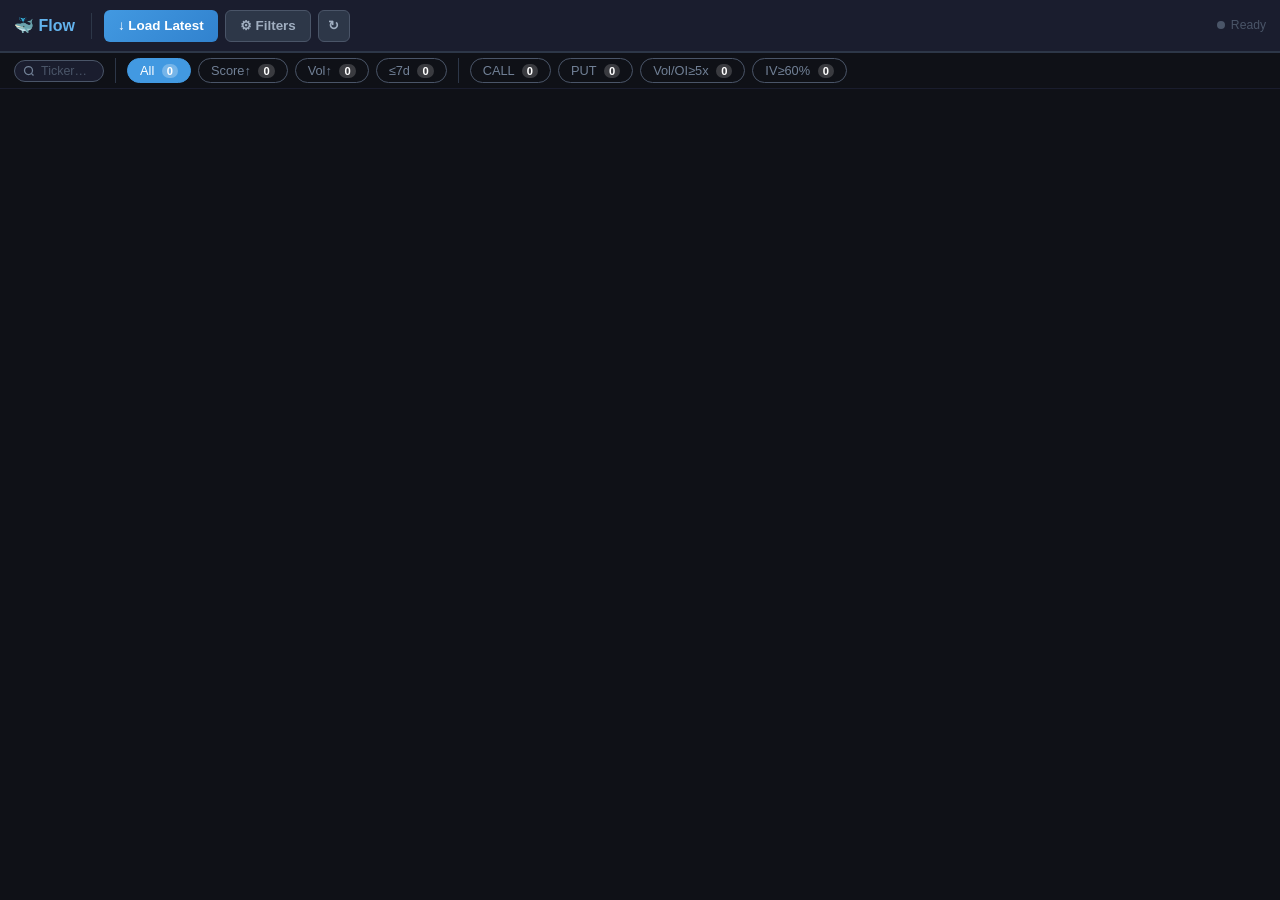
==== commit 7d36fd28: "Deploying to gh-pages from @ xrichini/option-finder@da529ab4bce8ab3bb3188f73faa745f83c3a0aa5 🚀" ====
--- a/index.html
+++ b/index.html
@@ -480,6 +480,8 @@
         let isLoading = false;
         let tickerSearch = '';          // live ticker text filter
         let _sparklineCache = {};
+        let _flowTrendCache = {};       // Order flow strength trends (7d)
+        let _crushTrendCache = {};      // Crush probability trends (7d)
 
         // ──── Load pre-computed scan from GitHub Pages ────
         async function loadLatestScan() {
@@ -929,6 +931,9 @@
             });
 
             body.innerHTML = sorted.map(opt => createFlowRow(opt)).join('');
+            
+            // Fetch trend data asynchronously for sparklines
+            _fetchTrendData();
         }
 
         function sortVal(opt, key) {
@@ -973,6 +978,114 @@
                    `</svg>`;
         }
 
+        function _makeFlowTrendSparkline(values) {
+            if (!values || values.length < 2) return '';
+            const W = 36, H = 12, PAD = 1;
+            const min  = Math.min(...values);
+            const max  = Math.max(...values);
+            const rng  = max - min || 1;
+            const pts  = values.map((v, i) => {
+                const x = PAD + (i / (values.length - 1)) * (W - 2 * PAD);
+                const y = (H - PAD) - ((v - min) / rng) * (H - 2 * PAD);
+                return x.toFixed(1) + ',' + y.toFixed(1);
+            }).join(' ');
+            const last  = values[values.length - 1];
+            const first = values[0];
+            const trend = last - first;
+            const color = trend >  5 ? '#22a84a'
+                        : trend < -5 ? '#dc2626'
+                        : '#9ca3af';
+            return `<svg width="${W}" height="${H}" viewBox="0 0 ${W} ${H}" xmlns="http://www.w3.org/2000/svg" style="margin-left:2px">` +
+                   `<polyline points="${pts}" fill="none" stroke="${color}" stroke-width="1" stroke-linejoin="round"/>` +
+                   `</svg>`;
+        }
+
+        function _makeCrushTrendSparkline(values) {
+            if (!values || values.length < 2) return '';
+            const W = 36, H = 12, PAD = 1;
+            const min  = Math.min(...values);
+            const max  = Math.max(...values);
+            const rng  = max - min || 1;
+            const pts  = values.map((v, i) => {
+                const x = PAD + (i / (values.length - 1)) * (W - 2 * PAD);
+                const y = (H - PAD) - ((v - min) / rng) * (H - 2 * PAD);
+                return x.toFixed(1) + ',' + y.toFixed(1);
+            }).join(' ');
+            const last  = values[values.length - 1];
+            const first = values[0];
+            const trend = last - first;
+            const color = trend >  5 ? '#dc2626'
+                        : trend < -5 ? '#22a84a'
+                        : '#9ca3af';
+            return `<svg width="${W}" height="${H}" viewBox="0 0 ${W} ${H}" xmlns="http://www.w3.org/2000/svg" style="margin-left:2px">` +
+                   `<polyline points="${pts}" fill="none" stroke="${color}" stroke-width="1" stroke-linejoin="round"/>` +
+                   `</svg>`;
+        }
+
+        async function _fetchTrendData() {
+            if (!filteredOptions || filteredOptions.length === 0) return;
+            const symbols = filteredOptions.map(o => o.option_symbol).filter(s => s);
+            if (symbols.length === 0) return;
+            try {
+                const flowRes = await fetch(`/api/hybrid/trends/order-flow?symbols=${symbols.join(',')}`);
+                if (flowRes.ok) {
+                    const flowData = await flowRes.json();
+                    if (flowData.trends) _flowTrendCache = flowData.trends;
+                }
+                const crushRes = await fetch(`/api/hybrid/trends/crush-probability?symbols=${symbols.join(',')}`);
+                if (crushRes.ok) {
+                    const crushData = await crushRes.json();
+                    if (crushData.trends) _crushTrendCache = crushData.trends;
+                }
+                // Re-render badges with sparklines after data arrives
+                _updateSparklinesBadges();
+            } catch(e) {
+                console.debug('Trend data fetch error:', e);
+            }
+        }
+
+        function _updateSparklinesBadges() {
+            // Update sparklines in the rendered table after trend data arrives
+            const body = document.getElementById('flowTableBody');
+            if (!body) return;
+            const rows = body.querySelectorAll('tr');
+            rows.forEach((row, idx) => {
+                if (idx >= filteredOptions.length) return;
+                const opt = filteredOptions[idx];
+                if (!opt.option_symbol) return;
+                const cells = row.querySelectorAll('td');
+                
+                // Find OrdFlow and CrushProb cells (counting from the end)
+                // Score is at cells.length - 1, CrushProb at -2, OrdFlow at -3
+                const ordFlowCellIdx = cells.length - 3;
+                const crushProbCellIdx = cells.length - 2;
+                
+                if (ordFlowCellIdx >= 0 && ordFlowCellIdx < cells.length) {
+                    const ordFlowCell = cells[ordFlowCellIdx];
+                    if (_flowTrendCache[opt.option_symbol]) {\n                        const flowSparkline = _makeFlowTrendSparkline(_flowTrendCache[opt.option_symbol]);\n                        if (!ordFlowCell.innerHTML.includes('svg')) {\n                            ordFlowCell.innerHTML += flowSparkline;\n                        }\n                    }\n                }\n                \n                if (crushProbCellIdx >= 0 && crushProbCellIdx < cells.length) {\n                    const crushProbCell = cells[crushProbCellIdx];\n                    if (_crushTrendCache[opt.option_symbol]) {\n                        const crushSparkline = _makeCrushTrendSparkline(_crushTrendCache[opt.option_symbol]);\n                        if (!crushProbCell.innerHTML.includes('svg')) {\n                            crushProbCell.innerHTML += crushSparkline;\n                        }\n                    }\n                }\n            });\n                console.debug('Trend data fetch error:', e);
+            }
+        }
+
+        function _updateSparklinesBadges() {
+            // Update sparklines in the rendered table after trend data arrives
+            const body = document.getElementById('flowTableBody');
+            if (!body) return;
+            const rows = body.querySelectorAll('tr');
+            rows.forEach((row, idx) => {
+                if (idx >= filteredOptions.length) return;
+                const opt = filteredOptions[idx];
+                if (!opt.option_symbol) return;
+                const cells = row.querySelectorAll('td');
+                
+                // Find OrdFlow and CrushProb cells (counting from the end)
+                // Score is at cells.length - 1, CrushProb at -2, OrdFlow at -3
+                const ordFlowCellIdx = cells.length - 3;
+                const crushProbCellIdx = cells.length - 2;
+                
+                if (ordFlowCellIdx >= 0 && ordFlowCellIdx < cells.length) {
+                    const ordFlowCell = cells[ordFlowCellIdx];
+                    if (_flowTrendCache[opt.option_symbol]) {\n                        const flowSparkline = _makeFlowTrendSparkline(_flowTrendCache[opt.option_symbol]);\n                        if (!ordFlowCell.innerHTML.includes('svg')) {\n                            ordFlowCell.innerHTML += flowSparkline;\n                        }\n                    }\n                }\n                \n                if (crushProbCellIdx >= 0 && crushProbCellIdx < cells.length) {\n                    const crushProbCell = cells[crushProbCellIdx];\n                    if (_crushTrendCache[opt.option_symbol]) {\n                        const crushSparkline = _makeCrushTrendSparkline(_crushTrendCache[opt.option_symbol]);\n                        if (!crushProbCell.innerHTML.includes('svg')) {\n                            crushProbCell.innerHTML += crushSparkline;\n                        }\n                    }\n                }\n            });\n        }
+
         function createFlowRow(opt) {
             const type = (opt.option_type || '').toLowerCase();
             const isCall = type === 'call';
@@ -1082,10 +1195,11 @@
                 fillVelBadgeHtml = '<span style="background:#cbd5e0;color:#000;padding:2px 6px;border-radius:3px;font-size:0.75em;font-weight:600">LO</span>';
             }
 
-            // Phase 3: Order Flow Direction Badge
+            // Phase 3: Order Flow Direction Badge + Sparkline
             const flowStrength = Number(opt.order_flow_strength || 50);
             const flowDir = opt.order_flow_direction || 'neutral';
             let flowBadgeHtml = '<span style="color:#4a5568">--</span>';
+            let flowSparkline = '';
             if (flowDir === 'strong_bullish') {
                 flowBadgeHtml = '<span style="background:#22543d;color:#9ae6b4;padding:2px 6px;border-radius:3px;font-size:0.75em;font-weight:600">💪 SB</span>';
             } else if (flowDir === 'bullish') {
@@ -1095,11 +1209,16 @@
             } else if (flowDir === 'bearish') {
                 flowBadgeHtml = '<span style="background:#5a2a2a;color:#feb2b2;padding:2px 6px;border-radius:3px;font-size:0.75em;font-weight:600">📉 R</span>';
             }
-
-            // Phase 3: Crush Probability Badge
+            if (_flowTrendCache[optSym]) {
+                flowSparkline = _makeFlowTrendSparkline(_flowTrendCache[optSym]);
+            }
+            const flowBadgeWithTrend = flowBadgeHtml + flowSparkline;
+
+            // Phase 3: Crush Probability Badge + Sparkline
             const crushProb = Number(opt.crush_probability || 0);
             const crushCat = opt.crush_catalyst || 'none';
             let crushProbBadgeHtml = '<span style="color:#4a5568">--</span>';
+            let crushSparkline = '';
             if (crushCat === 'earnings') {
                 crushProbBadgeHtml = '<span style="background:#d69e2e;color:#fff;padding:2px 6px;border-radius:3px;font-size:0.75em;font-weight:600">⚡ ERN</span>';
             } else if (crushProb >= 75) {
@@ -1111,6 +1230,10 @@
             } else if (crushProb > 0) {
                 crushProbBadgeHtml = '<span style="background:#68d391;color:#000;padding:2px 6px;border-radius:3px;font-size:0.75em;font-weight:600">🟢 ' + crushProb.toFixed(0) + '%</span>';
             }
+            if (_crushTrendCache[optSym]) {
+                crushSparkline = _makeCrushTrendSparkline(_crushTrendCache[optSym]);
+            }
+            const crushBadgeWithTrend = crushProbBadgeHtml + crushSparkline;
 
             // Timestamp
             const ts = opt.timestamp ? new Date(opt.timestamp) : null;
@@ -1194,8 +1317,8 @@
                 <td style="text-align:center">${sizeBadgeHtml}</td>
                 <td style="text-align:center" title="Current IV / 52w Avg (${ivCrush.toFixed(2)}x)">${ivCrushBadgeHtml}</td>
                 <td style="text-align:center" title="${fillVel.toFixed(0)} contracts/min">${fillVelBadgeHtml}</td>
-                <td style="text-align:center" title="Order Flow: ${flowDir} (${flowStrength.toFixed(0)})">${flowBadgeHtml}</td>
-                <td style="text-align:center" title="IV Crush Probability: ${crushProb.toFixed(1)}% (${crushCat})">${crushProbBadgeHtml}</td>
+                <td style="text-align:center;display:flex;align-items:center;justify-content:center;gap:3px" title="Order Flow: ${flowDir} (${flowStrength.toFixed(0)})">${flowBadgeWithTrend}</td>
+                <td style="text-align:center;display:flex;align-items:center;justify-content:center;gap:3px" title="IV Crush Probability: ${crushProb.toFixed(1)}% (${crushCat})">${crushBadgeWithTrend}</td>
                 <td data-field="score">${scoreCell}</td>
             </tr>`;
         }
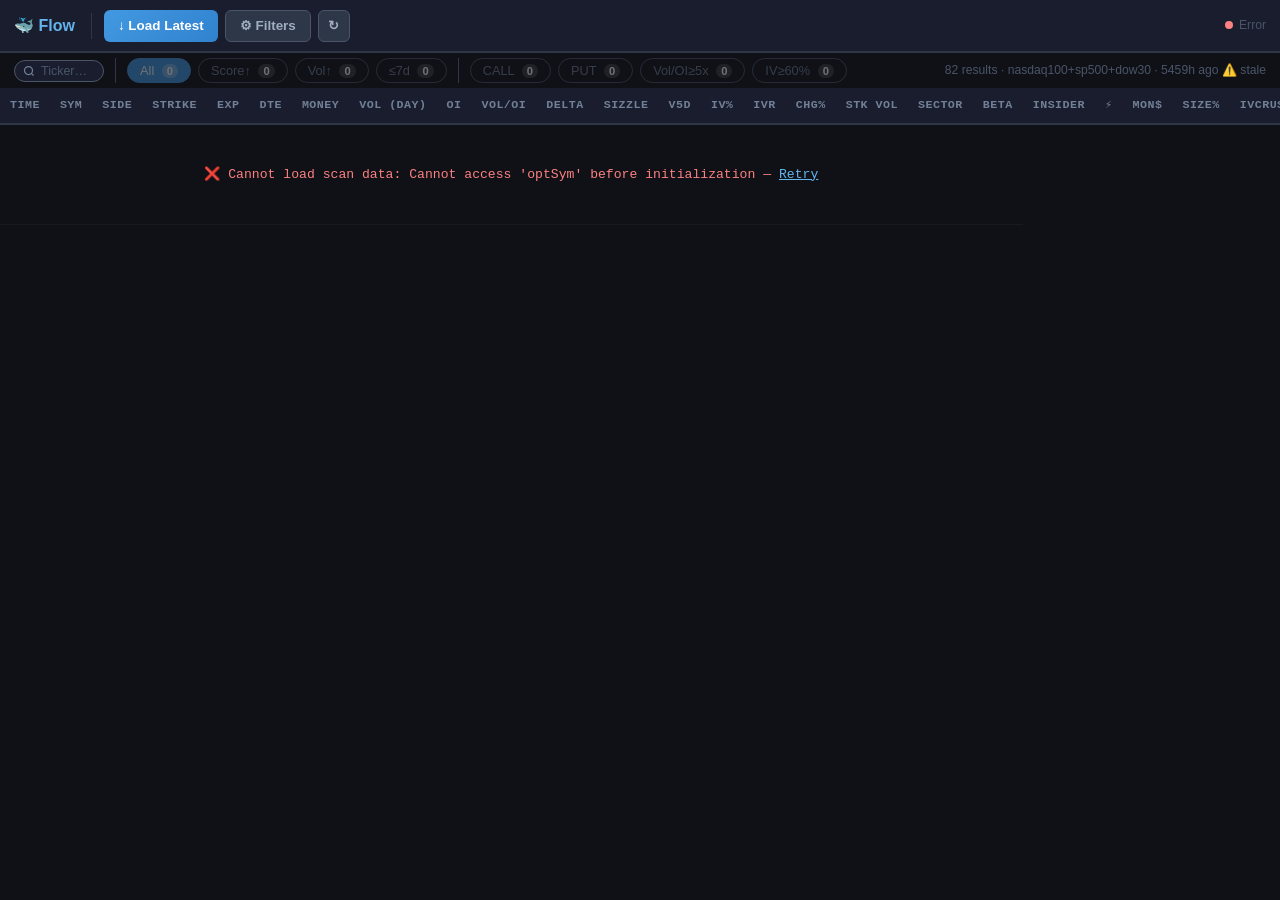
==== commit b7c2a088: "Deploying to gh-pages from @ xrichini/option-finder@d431ba45cf17857bb6011deea5007299a9274bec 🚀" ====
--- a/index.html
+++ b/index.html
@@ -1062,29 +1062,25 @@
                 
                 if (ordFlowCellIdx >= 0 && ordFlowCellIdx < cells.length) {
                     const ordFlowCell = cells[ordFlowCellIdx];
-                    if (_flowTrendCache[opt.option_symbol]) {\n                        const flowSparkline = _makeFlowTrendSparkline(_flowTrendCache[opt.option_symbol]);\n                        if (!ordFlowCell.innerHTML.includes('svg')) {\n                            ordFlowCell.innerHTML += flowSparkline;\n                        }\n                    }\n                }\n                \n                if (crushProbCellIdx >= 0 && crushProbCellIdx < cells.length) {\n                    const crushProbCell = cells[crushProbCellIdx];\n                    if (_crushTrendCache[opt.option_symbol]) {\n                        const crushSparkline = _makeCrushTrendSparkline(_crushTrendCache[opt.option_symbol]);\n                        if (!crushProbCell.innerHTML.includes('svg')) {\n                            crushProbCell.innerHTML += crushSparkline;\n                        }\n                    }\n                }\n            });\n                console.debug('Trend data fetch error:', e);
-            }
-        }
-
-        function _updateSparklinesBadges() {
-            // Update sparklines in the rendered table after trend data arrives
-            const body = document.getElementById('flowTableBody');
-            if (!body) return;
-            const rows = body.querySelectorAll('tr');
-            rows.forEach((row, idx) => {
-                if (idx >= filteredOptions.length) return;
-                const opt = filteredOptions[idx];
-                if (!opt.option_symbol) return;
-                const cells = row.querySelectorAll('td');
+                    if (_flowTrendCache[opt.option_symbol]) {
+                        const flowSparkline = _makeFlowTrendSparkline(_flowTrendCache[opt.option_symbol]);
+                        if (!ordFlowCell.innerHTML.includes('svg')) {
+                            ordFlowCell.innerHTML += flowSparkline;
+                        }
+                    }
+                }
                 
-                // Find OrdFlow and CrushProb cells (counting from the end)
-                // Score is at cells.length - 1, CrushProb at -2, OrdFlow at -3
-                const ordFlowCellIdx = cells.length - 3;
-                const crushProbCellIdx = cells.length - 2;
-                
-                if (ordFlowCellIdx >= 0 && ordFlowCellIdx < cells.length) {
-                    const ordFlowCell = cells[ordFlowCellIdx];
-                    if (_flowTrendCache[opt.option_symbol]) {\n                        const flowSparkline = _makeFlowTrendSparkline(_flowTrendCache[opt.option_symbol]);\n                        if (!ordFlowCell.innerHTML.includes('svg')) {\n                            ordFlowCell.innerHTML += flowSparkline;\n                        }\n                    }\n                }\n                \n                if (crushProbCellIdx >= 0 && crushProbCellIdx < cells.length) {\n                    const crushProbCell = cells[crushProbCellIdx];\n                    if (_crushTrendCache[opt.option_symbol]) {\n                        const crushSparkline = _makeCrushTrendSparkline(_crushTrendCache[opt.option_symbol]);\n                        if (!crushProbCell.innerHTML.includes('svg')) {\n                            crushProbCell.innerHTML += crushSparkline;\n                        }\n                    }\n                }\n            });\n        }
+                if (crushProbCellIdx >= 0 && crushProbCellIdx < cells.length) {
+                    const crushProbCell = cells[crushProbCellIdx];
+                    if (_crushTrendCache[opt.option_symbol]) {
+                        const crushSparkline = _makeCrushTrendSparkline(_crushTrendCache[opt.option_symbol]);
+                        if (!crushProbCell.innerHTML.includes('svg')) {
+                            crushProbCell.innerHTML += crushSparkline;
+                        }
+                    }
+                }
+            });
+        }
 
         function createFlowRow(opt) {
             const type = (opt.option_type || '').toLowerCase();
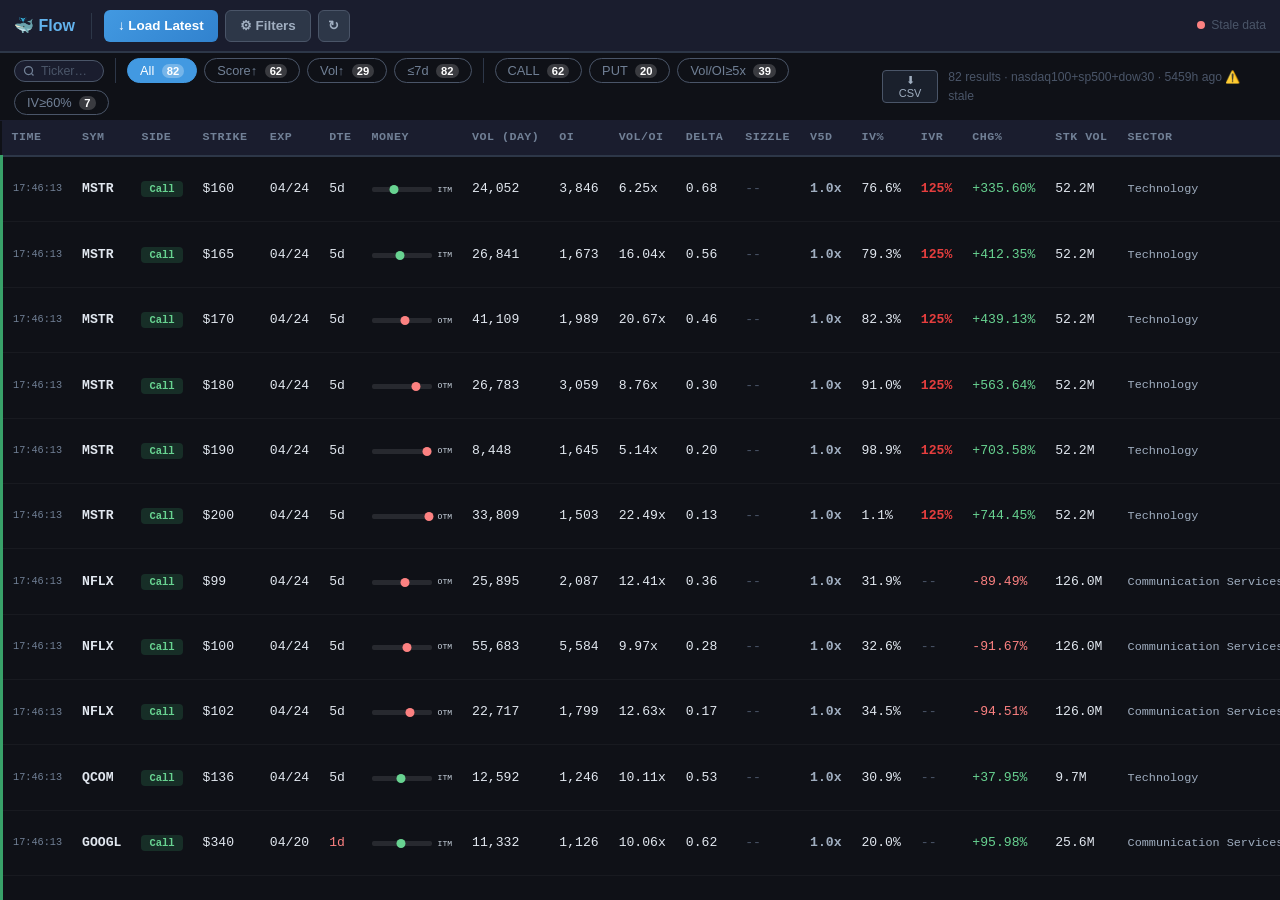
==== commit 747580eb: "Deploying to gh-pages from @ xrichini/option-finder@517dd16e472f558862071959fa4b5ea9c28891b9 🚀" ====
--- a/index.html
+++ b/index.html
@@ -1086,6 +1086,7 @@
             const type = (opt.option_type || '').toLowerCase();
             const isCall = type === 'call';
             const rowClass = isCall ? 'row-call' : 'row-put';
+            const optSym = opt.option_symbol || '';
 
             const sym     = opt.underlying_symbol || opt.underlying || opt.symbol || 'N/A';
             const strike  = Number(opt.strike || 0);
@@ -1239,8 +1240,6 @@
             const sideBadge = isCall
                 ? `<span class="badge-call">Call</span>`
                 : `<span class="badge-put">Put</span>`;
-
-            const optSym = opt.option_symbol || '';
 
             // score pill
             let scoreCls = score >= 70 ? 'score-high' : (score >= 40 ? 'score-med' : 'score-low');
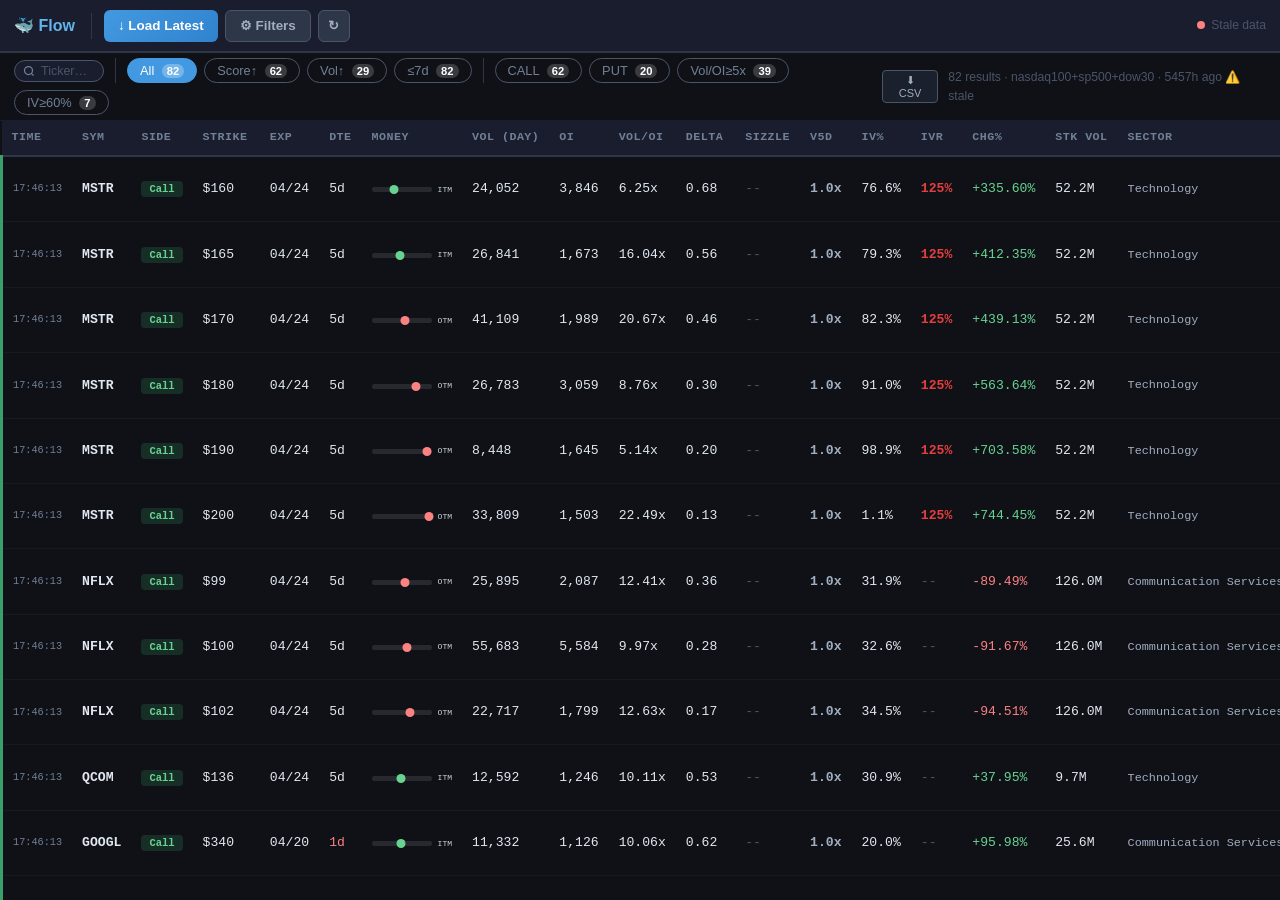
==== commit 4f663ccf: "Deploying to gh-pages from @ xrichini/option-finder@a82e6f4ae996a3817361a2d992de3f7d4f4a2d15 🚀" ====
--- a/index.html
+++ b/index.html
@@ -640,7 +640,7 @@
                 toggleFilterButtons(true);
                 updateFilterBadges();
                 setStatus('idle', 'Restored');
-                _loadSparklines();
+                _fetchTrendData();
                 _startLiveRefresh();    // resume live quotes after restore
                 return true;
             } catch(e) {
@@ -1024,7 +1024,8 @@
 
         async function _fetchTrendData() {
             if (!filteredOptions || filteredOptions.length === 0) return;
-            const symbols = filteredOptions.map(o => o.option_symbol).filter(s => s);
+            // Use underlying symbols (deduplicated) — options expire weekly but underlying persists
+            const symbols = [...new Set(filteredOptions.map(o => o.underlying_symbol).filter(s => s))];
             if (symbols.length === 0) return;
             try {
                 const flowRes = await fetch(`/api/hybrid/trends/order-flow?symbols=${symbols.join(',')}`);
@@ -1062,8 +1063,8 @@
                 
                 if (ordFlowCellIdx >= 0 && ordFlowCellIdx < cells.length) {
                     const ordFlowCell = cells[ordFlowCellIdx];
-                    if (_flowTrendCache[opt.option_symbol]) {
-                        const flowSparkline = _makeFlowTrendSparkline(_flowTrendCache[opt.option_symbol]);
+                    if (_flowTrendCache[opt.underlying_symbol]) {
+                        const flowSparkline = _makeFlowTrendSparkline(_flowTrendCache[opt.underlying_symbol]);
                         if (!ordFlowCell.innerHTML.includes('svg')) {
                             ordFlowCell.innerHTML += flowSparkline;
                         }
@@ -1072,8 +1073,8 @@
                 
                 if (crushProbCellIdx >= 0 && crushProbCellIdx < cells.length) {
                     const crushProbCell = cells[crushProbCellIdx];
-                    if (_crushTrendCache[opt.option_symbol]) {
-                        const crushSparkline = _makeCrushTrendSparkline(_crushTrendCache[opt.option_symbol]);
+                    if (_crushTrendCache[opt.underlying_symbol]) {
+                        const crushSparkline = _makeCrushTrendSparkline(_crushTrendCache[opt.underlying_symbol]);
                         if (!crushProbCell.innerHTML.includes('svg')) {
                             crushProbCell.innerHTML += crushSparkline;
                         }
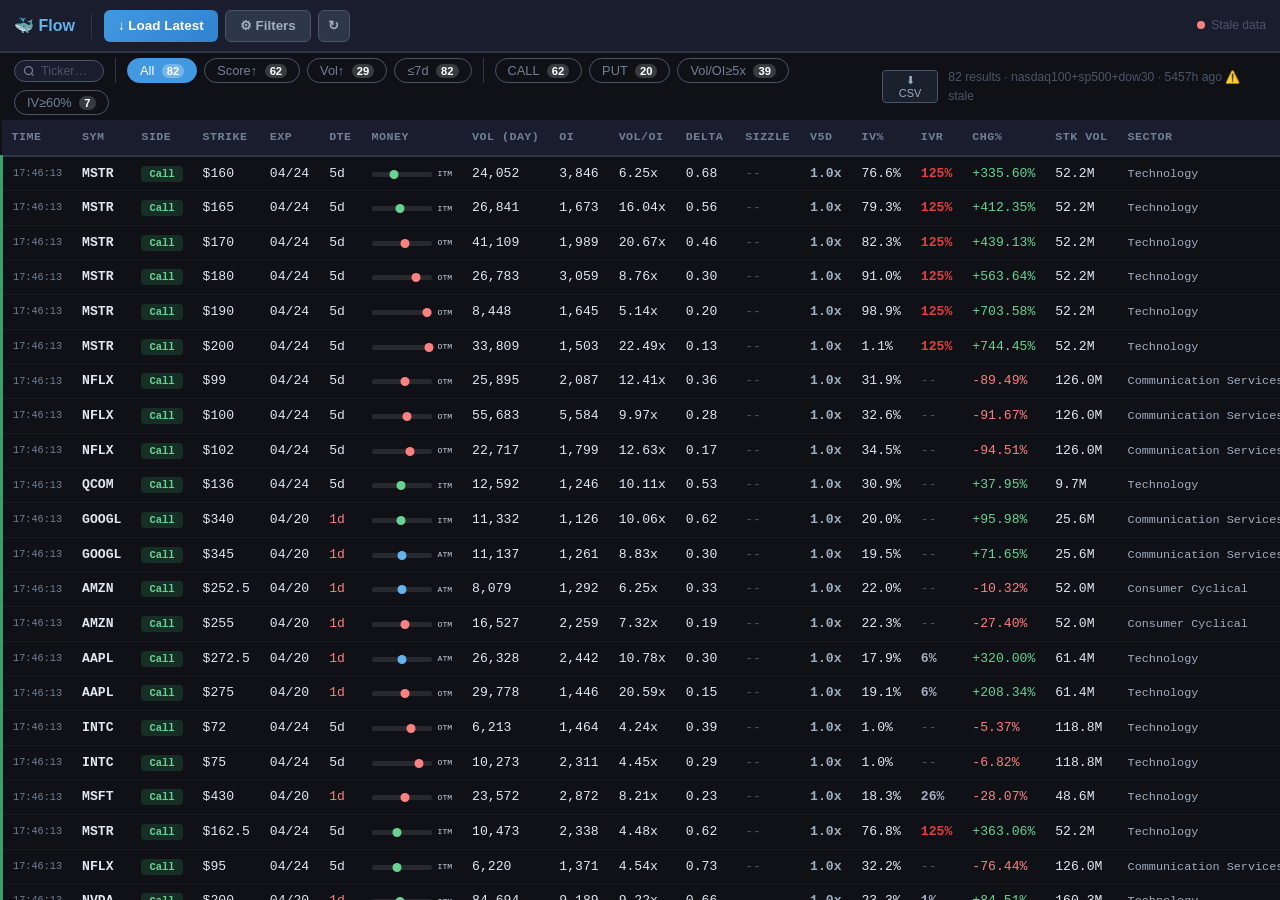
==== commit 8045deae: "Deploying to gh-pages from @ xrichini/option-finder@52246d9bad7ace8dd617fdff9ef79c4ec6f98dbe 🚀" ====
--- a/index.html
+++ b/index.html
@@ -979,44 +979,56 @@
         }
 
         function _makeFlowTrendSparkline(values) {
-            if (!values || values.length < 2) return '';
-            const W = 36, H = 12, PAD = 1;
+            if (!values || values.length === 0) return '';
+            const W = 36, H = 12, PAD = 2;
             const min  = Math.min(...values);
             const max  = Math.max(...values);
             const rng  = max - min || 1;
-            const pts  = values.map((v, i) => {
-                const x = PAD + (i / (values.length - 1)) * (W - 2 * PAD);
-                const y = (H - PAD) - ((v - min) / rng) * (H - 2 * PAD);
-                return x.toFixed(1) + ',' + y.toFixed(1);
-            }).join(' ');
             const last  = values[values.length - 1];
             const first = values[0];
             const trend = last - first;
             const color = trend >  5 ? '#22a84a'
                         : trend < -5 ? '#dc2626'
                         : '#9ca3af';
-            return `<svg width="${W}" height="${H}" viewBox="0 0 ${W} ${H}" xmlns="http://www.w3.org/2000/svg" style="margin-left:2px">` +
-                   `<polyline points="${pts}" fill="none" stroke="${color}" stroke-width="1" stroke-linejoin="round"/>` +
-                   `</svg>`;
-        }
-
-        function _makeCrushTrendSparkline(values) {
-            if (!values || values.length < 2) return '';
-            const W = 36, H = 12, PAD = 1;
-            const min  = Math.min(...values);
-            const max  = Math.max(...values);
-            const rng  = max - min || 1;
+            if (values.length === 1) {
+                const cy = (H / 2).toFixed(1);
+                return `<svg width="${W}" height="${H}" viewBox="0 0 ${W} ${H}" xmlns="http://www.w3.org/2000/svg" style="margin-left:2px">` +
+                       `<circle cx="${W/2}" cy="${cy}" r="2" fill="${color}"/>` +
+                       `</svg>`;
+            }
             const pts  = values.map((v, i) => {
                 const x = PAD + (i / (values.length - 1)) * (W - 2 * PAD);
                 const y = (H - PAD) - ((v - min) / rng) * (H - 2 * PAD);
                 return x.toFixed(1) + ',' + y.toFixed(1);
             }).join(' ');
+            return `<svg width="${W}" height="${H}" viewBox="0 0 ${W} ${H}" xmlns="http://www.w3.org/2000/svg" style="margin-left:2px">` +
+                   `<polyline points="${pts}" fill="none" stroke="${color}" stroke-width="1" stroke-linejoin="round"/>` +
+                   `</svg>`;
+        }
+
+        function _makeCrushTrendSparkline(values) {
+            if (!values || values.length === 0) return '';
+            const W = 36, H = 12, PAD = 2;
+            const min  = Math.min(...values);
+            const max  = Math.max(...values);
+            const rng  = max - min || 1;
             const last  = values[values.length - 1];
             const first = values[0];
             const trend = last - first;
             const color = trend >  5 ? '#dc2626'
                         : trend < -5 ? '#22a84a'
                         : '#9ca3af';
+            if (values.length === 1) {
+                const cy = (H / 2).toFixed(1);
+                return `<svg width="${W}" height="${H}" viewBox="0 0 ${W} ${H}" xmlns="http://www.w3.org/2000/svg" style="margin-left:2px">` +
+                       `<circle cx="${W/2}" cy="${cy}" r="2" fill="${color}"/>` +
+                       `</svg>`;
+            }
+            const pts  = values.map((v, i) => {
+                const x = PAD + (i / (values.length - 1)) * (W - 2 * PAD);
+                const y = (H - PAD) - ((v - min) / rng) * (H - 2 * PAD);
+                return x.toFixed(1) + ',' + y.toFixed(1);
+            }).join(' ');
             return `<svg width="${W}" height="${H}" viewBox="0 0 ${W} ${H}" xmlns="http://www.w3.org/2000/svg" style="margin-left:2px">` +
                    `<polyline points="${pts}" fill="none" stroke="${color}" stroke-width="1" stroke-linejoin="round"/>` +
                    `</svg>`;
@@ -1028,12 +1040,12 @@
             const symbols = [...new Set(filteredOptions.map(o => o.underlying_symbol).filter(s => s))];
             if (symbols.length === 0) return;
             try {
-                const flowRes = await fetch(`/api/hybrid/trends/order-flow?symbols=${symbols.join(',')}`);
+                const flowRes = await fetch(`/api/hybrid/trends/order-flow?symbols=${symbols.join(',')}&window_days=30`);
                 if (flowRes.ok) {
                     const flowData = await flowRes.json();
                     if (flowData.trends) _flowTrendCache = flowData.trends;
                 }
-                const crushRes = await fetch(`/api/hybrid/trends/crush-probability?symbols=${symbols.join(',')}`);
+                const crushRes = await fetch(`/api/hybrid/trends/crush-probability?symbols=${symbols.join(',')}&window_days=30`);
                 if (crushRes.ok) {
                     const crushData = await crushRes.json();
                     if (crushData.trends) _crushTrendCache = crushData.trends;
@@ -1207,10 +1219,12 @@
             } else if (flowDir === 'bearish') {
                 flowBadgeHtml = '<span style="background:#5a2a2a;color:#feb2b2;padding:2px 6px;border-radius:3px;font-size:0.75em;font-weight:600">📉 R</span>';
             }
-            if (_flowTrendCache[optSym]) {
-                flowSparkline = _makeFlowTrendSparkline(_flowTrendCache[optSym]);
-            }
-            const flowBadgeWithTrend = flowBadgeHtml + flowSparkline;
+            if (_flowTrendCache[sym]) {
+                flowSparkline = _makeFlowTrendSparkline(_flowTrendCache[sym]);
+            }
+            const flowBadgeWithTrend = flowSparkline
+                ? `<span style="display:inline-flex;align-items:center;gap:2px">${flowBadgeHtml}${flowSparkline}</span>`
+                : flowBadgeHtml;
 
             // Phase 3: Crush Probability Badge + Sparkline
             const crushProb = Number(opt.crush_probability || 0);
@@ -1228,10 +1242,12 @@
             } else if (crushProb > 0) {
                 crushProbBadgeHtml = '<span style="background:#68d391;color:#000;padding:2px 6px;border-radius:3px;font-size:0.75em;font-weight:600">🟢 ' + crushProb.toFixed(0) + '%</span>';
             }
-            if (_crushTrendCache[optSym]) {
-                crushSparkline = _makeCrushTrendSparkline(_crushTrendCache[optSym]);
-            }
-            const crushBadgeWithTrend = crushProbBadgeHtml + crushSparkline;
+            if (_crushTrendCache[sym]) {
+                crushSparkline = _makeCrushTrendSparkline(_crushTrendCache[sym]);
+            }
+            const crushBadgeWithTrend = crushSparkline
+                ? `<span style="display:inline-flex;align-items:center;gap:2px">${crushProbBadgeHtml}${crushSparkline}</span>`
+                : crushProbBadgeHtml;
 
             // Timestamp
             const ts = opt.timestamp ? new Date(opt.timestamp) : null;
@@ -1313,8 +1329,8 @@
                 <td style="text-align:center">${sizeBadgeHtml}</td>
                 <td style="text-align:center" title="Current IV / 52w Avg (${ivCrush.toFixed(2)}x)">${ivCrushBadgeHtml}</td>
                 <td style="text-align:center" title="${fillVel.toFixed(0)} contracts/min">${fillVelBadgeHtml}</td>
-                <td style="text-align:center;display:flex;align-items:center;justify-content:center;gap:3px" title="Order Flow: ${flowDir} (${flowStrength.toFixed(0)})">${flowBadgeWithTrend}</td>
-                <td style="text-align:center;display:flex;align-items:center;justify-content:center;gap:3px" title="IV Crush Probability: ${crushProb.toFixed(1)}% (${crushCat})">${crushBadgeWithTrend}</td>
+                <td style="text-align:center" title="Order Flow: ${flowDir} (${flowStrength.toFixed(0)})">${flowBadgeWithTrend}</td>
+                <td style="text-align:center" title="IV Crush Probability: ${crushProb.toFixed(1)}% (${crushCat})">${crushBadgeWithTrend}</td>
                 <td data-field="score">${scoreCell}</td>
             </tr>`;
         }
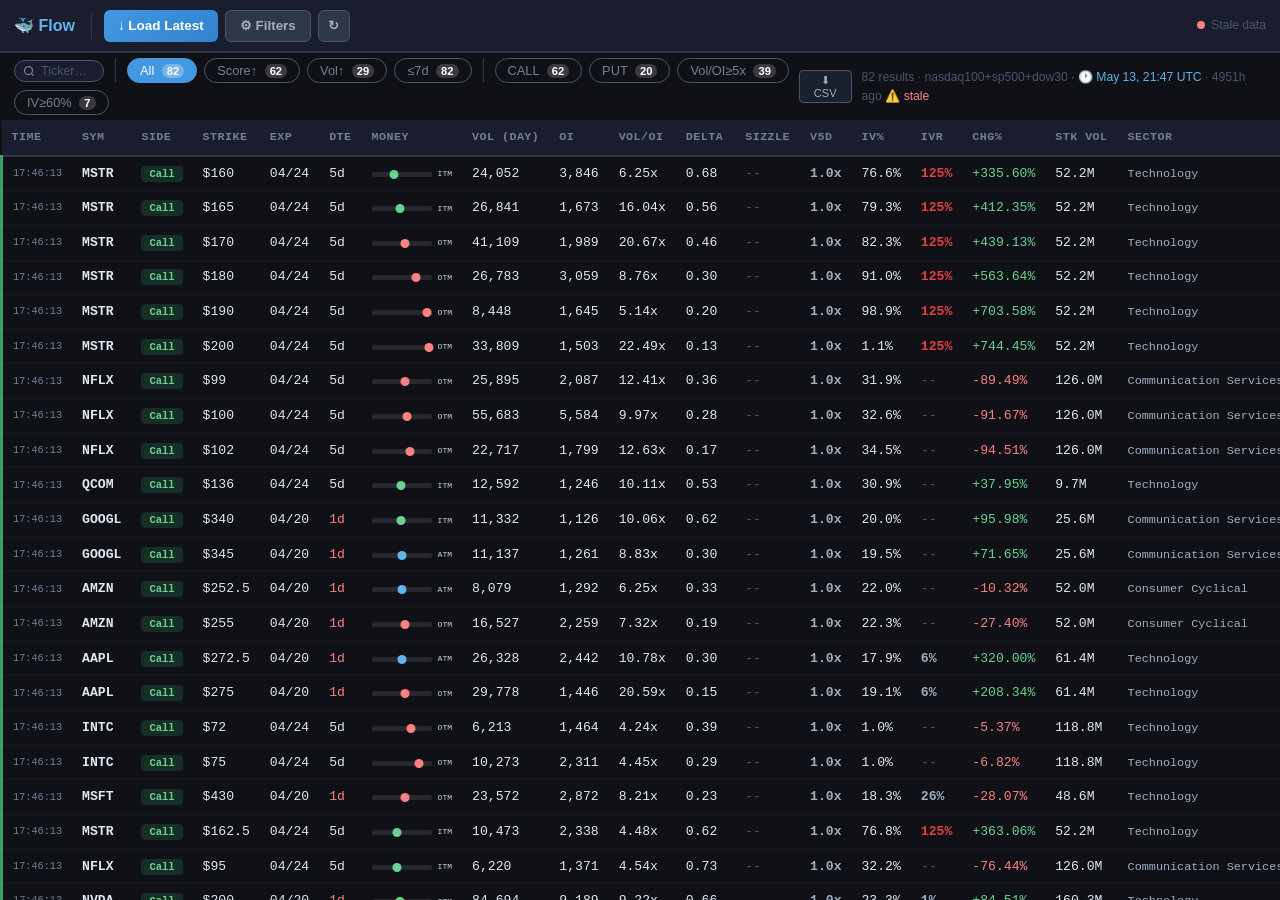
==== commit 64a73800: "Deploying to gh-pages from @ xrichini/option-finder@494be2e1e65a9ffb45ccd1bcd22dd0e4e62114d8 🚀" ====
--- a/index.html
+++ b/index.html
@@ -534,6 +534,10 @@
                                : ageMin < 60    ? (' · ' + ageMin + 'min ago')
                                                  : (' · ' + Math.round(ageMin / 60) + 'h ago');
                 const staleWarn = ageMin !== null && ageMin > 120;
+                const scanDateLabel = ts ? ts.toLocaleString('en-US', {
+                    month:'short', day:'numeric', hour:'2-digit', minute:'2-digit',
+                    hour12: false, timeZoneName: 'short'
+                }) : '';
 
                 let opps = data.opportunities || [];
 
@@ -543,10 +547,12 @@
                 if (tickerSearch) filteredOptions = filteredOptions.filter(
                     o => (o.underlying_symbol || '').toUpperCase().startsWith(tickerSearch));
 
-                document.getElementById('scanMeta').textContent =
+                document.getElementById('scanMeta').innerHTML =
                     currentOptions.length + ' results · ' +
-                    (data.universes ? data.universes.join('+') : 'nasdaq100') + ageLabel +
-                    (staleWarn ? ' ⚠️ stale' : '');
+                    (data.universes ? data.universes.join('+') : 'nasdaq100') +
+                    (scanDateLabel ? ' · <span title="Scan timestamp" style="color:#63b3ed">🕐 ' + scanDateLabel + '</span>' : '') +
+                    ageLabel +
+                    (staleWarn ? ' <span style="color:#fc8181">⚠️ stale</span>' : '');
 
                 renderOptions();
                 toggleFilterButtons(true);
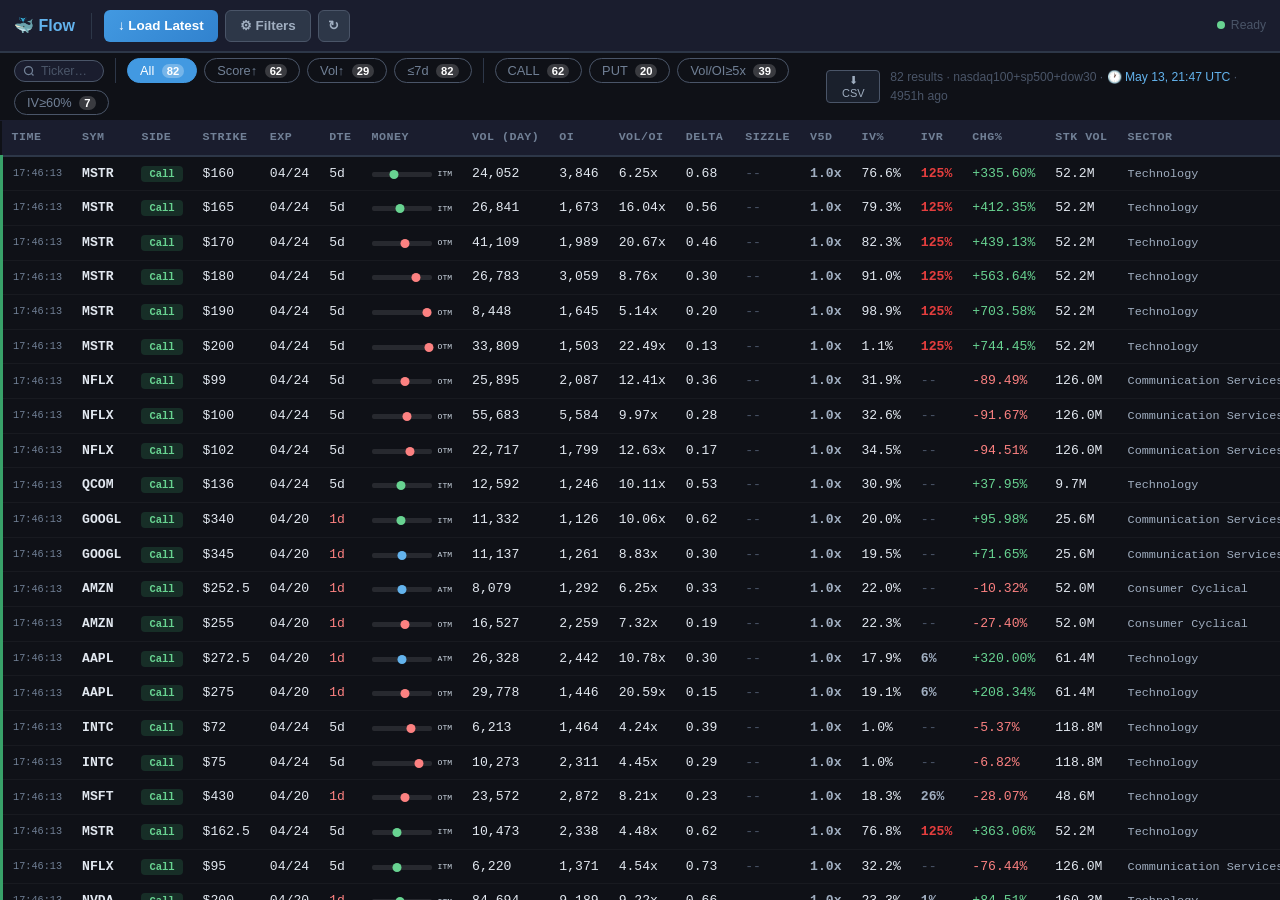
==== commit 130a66bb: "Deploying to gh-pages from @ xrichini/option-finder@dbdfdb10c1f00e2c0cfa9e17de502818de164b21 🚀" ====
--- a/index.html
+++ b/index.html
@@ -533,7 +533,13 @@
                 const ageLabel = ageMin === null ? ''
                                : ageMin < 60    ? (' · ' + ageMin + 'min ago')
                                                  : (' · ' + Math.round(ageMin / 60) + 'h ago');
-                const staleWarn = ageMin !== null && ageMin > 120;
+                // Stale only matters during market scan hours (Mon-Fri 14:00-21:30 UTC)
+                // Outside those hours, old data is expected — don't alarm the user
+                const _nowUtc  = new Date();
+                const _dow     = _nowUtc.getUTCDay();   // 0=Sun, 6=Sat
+                const _utcH    = _nowUtc.getUTCHours() + _nowUtc.getUTCMinutes() / 60;
+                const _inMarket = _dow >= 1 && _dow <= 5 && _utcH >= 14 && _utcH < 21.5;
+                const staleWarn = _inMarket && ageMin !== null && ageMin > 30;
                 const scanDateLabel = ts ? ts.toLocaleString('en-US', {
                     month:'short', day:'numeric', hour:'2-digit', minute:'2-digit',
                     hour12: false, timeZoneName: 'short'
